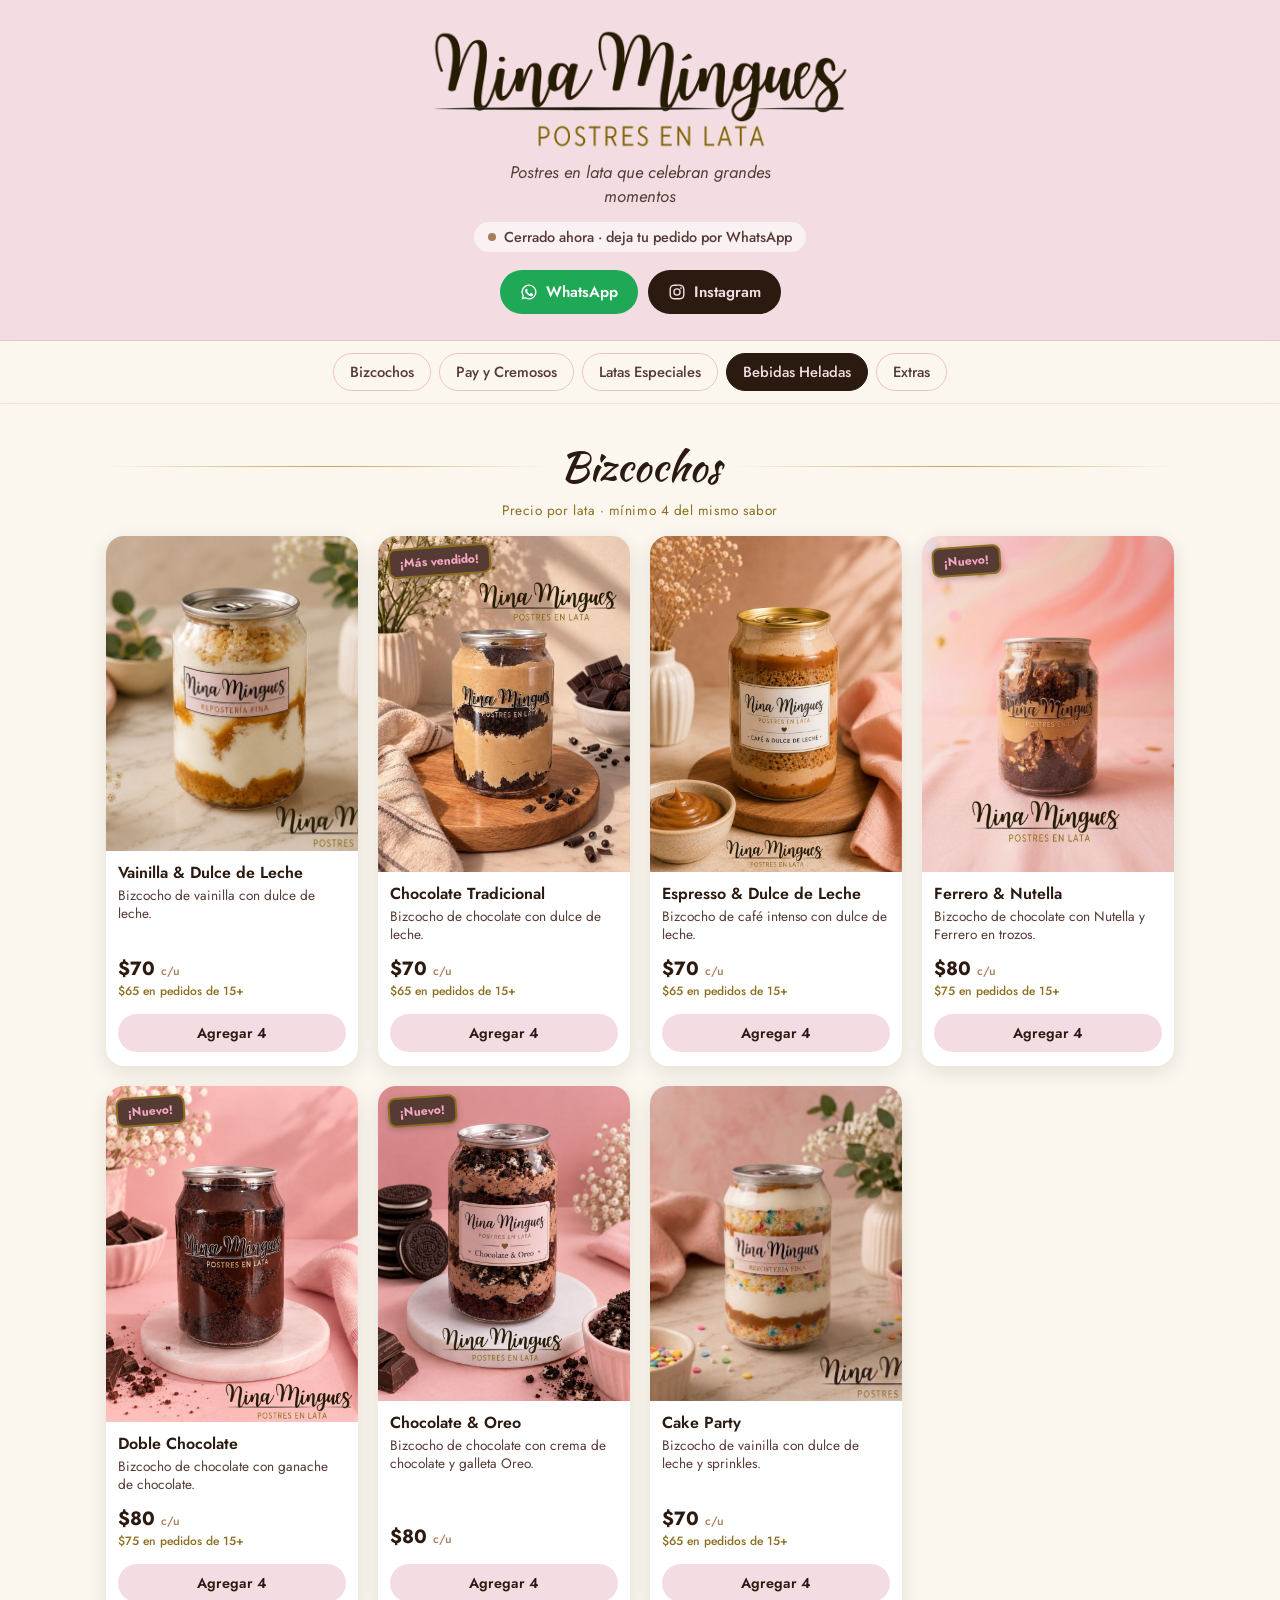
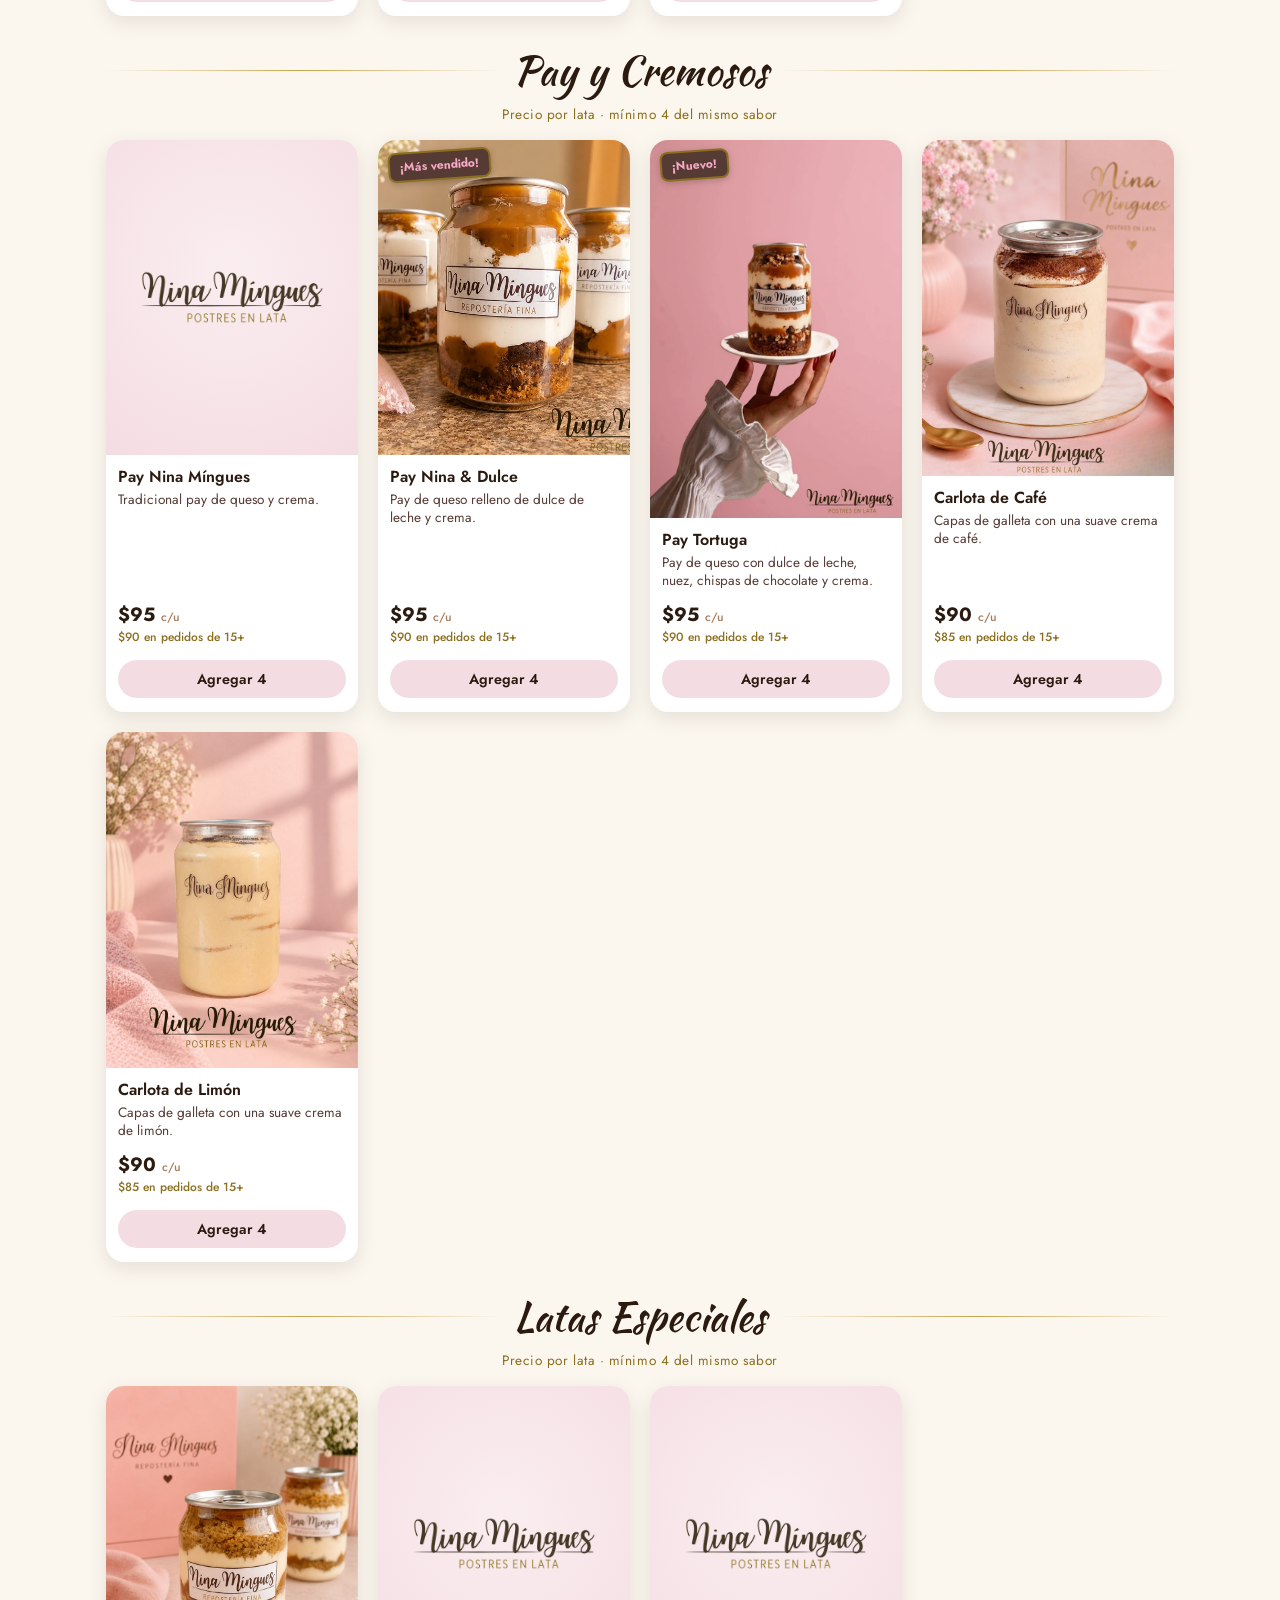
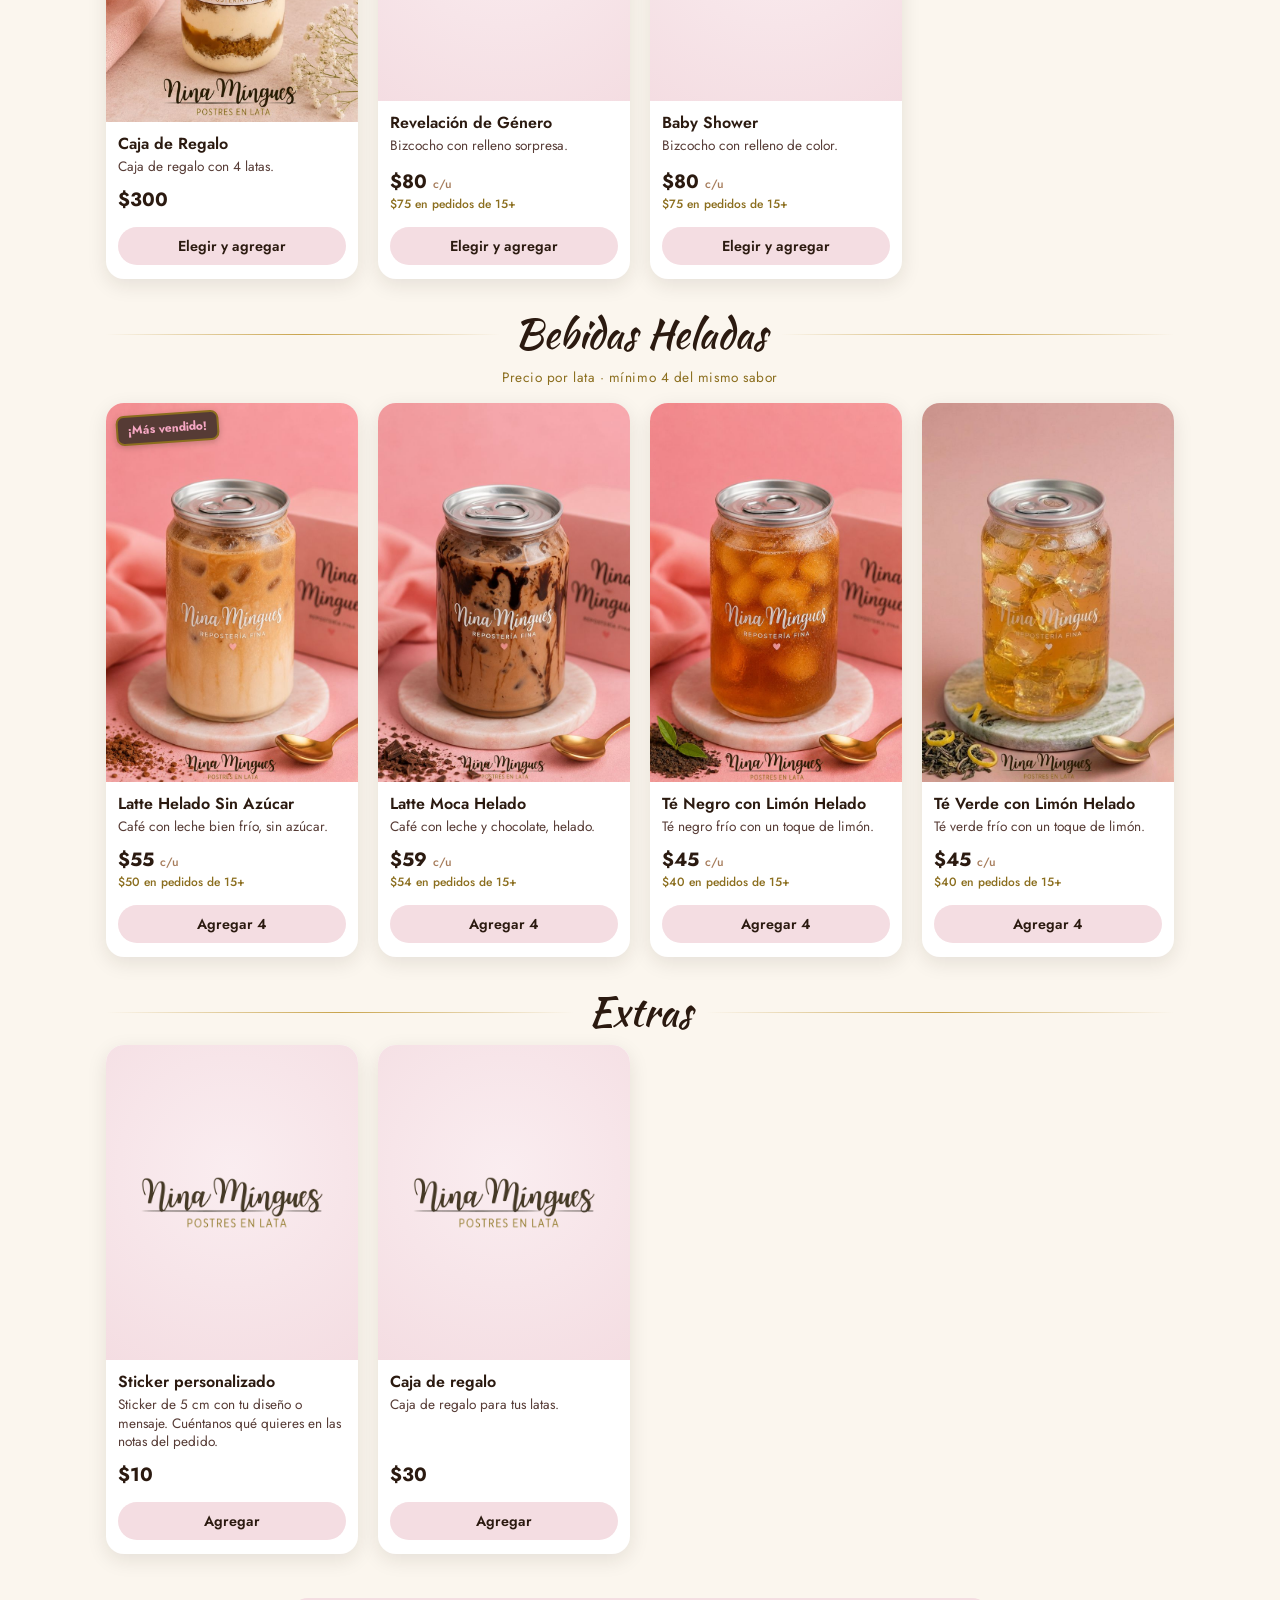
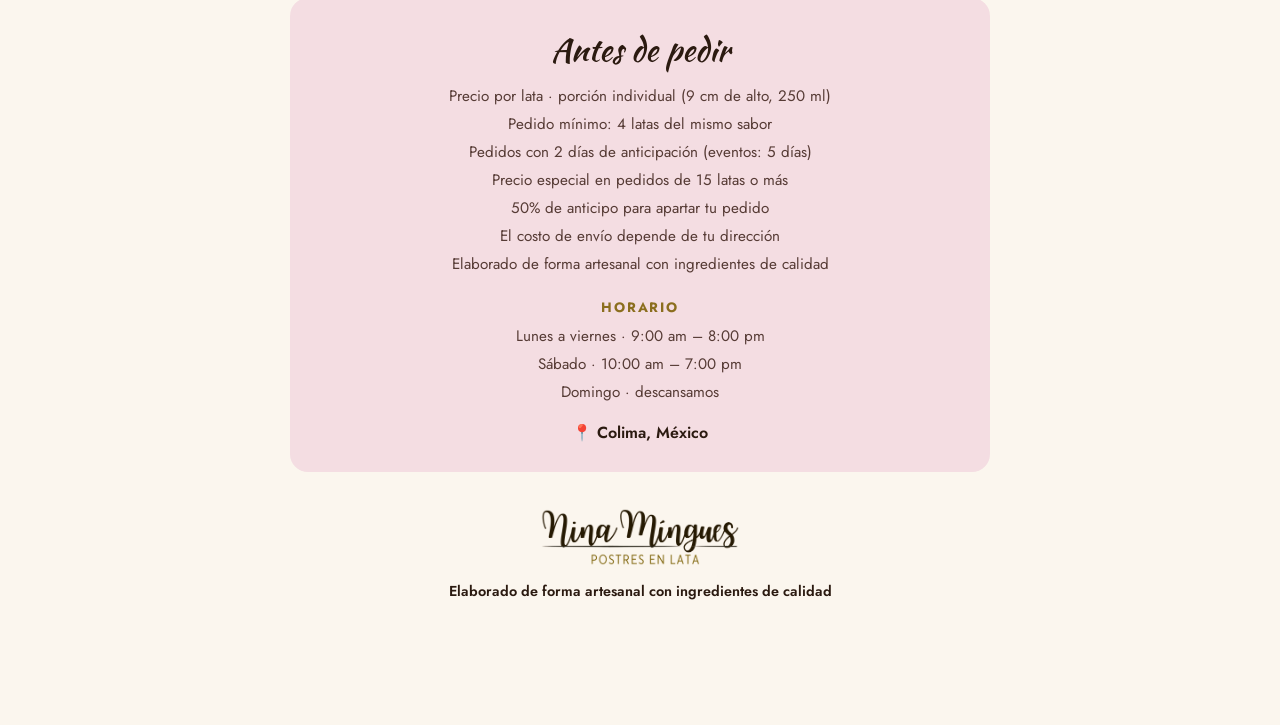
==== docs/index.html @ a1c1b664 "Agrega menú digital de Nina Míngues con pedidos por WhatsApp Menú con fotos de productos, carrito co" ====
<!doctype html>
<html lang="es">
<head>
  <meta charset="utf-8">
  <meta name="viewport" content="width=device-width, initial-scale=1, viewport-fit=cover">
  <title>Nina Míngues · Postres en Lata · Menú</title>
  <meta name="description" content="Postres en lata que celebran grandes momentos. Haz tu pedido por WhatsApp. Colima, México.">
  <meta name="theme-color" content="#F4DDE2">

  <!-- Vista previa al compartir el link en WhatsApp / Instagram / Facebook -->
  <meta property="og:type" content="website">
  <meta property="og:title" content="Nina Míngues · Postres en Lata">
  <meta property="og:description" content="Postres en lata que celebran grandes momentos. Mira el menú y pide por WhatsApp.">
  <meta property="og:image" content="https://fannyniembro19.github.io/fannyniembro19/img/compartir.jpg">
  <meta property="og:image:width" content="1200">
  <meta property="og:image:height" content="630">
  <meta property="og:locale" content="es_MX">

  <link rel="icon" href="img/icono.png">
  <link rel="apple-touch-icon" href="img/icono.png">
  <link rel="preconnect" href="https://fonts.googleapis.com">
  <link rel="preconnect" href="https://fonts.gstatic.com" crossorigin>
  <link href="https://fonts.googleapis.com/css2?family=Jost:wght@400;500;600;700&family=Kaushan+Script&display=swap" rel="stylesheet">
  <link rel="stylesheet" href="estilos.css">
</head>
<body>
  <header class="hero">
    <img class="hero__logo" src="img/logo.png" alt="Nina Míngues · Postres en lata" width="900" height="250">
    <p class="hero__eslogan" id="eslogan"></p>
    <p class="hero__estado" id="estado" hidden></p>
    <div class="hero__redes">
      <a class="btn btn--wa" id="link-wa" target="_blank" rel="noopener">
        <svg viewBox="0 0 24 24" aria-hidden="true"><path d="M12 2a10 10 0 0 0-8.6 15.1L2 22l5-1.3A10 10 0 1 0 12 2Zm0 18.2a8.2 8.2 0 0 1-4.2-1.2l-.3-.2-3 .8.8-2.9-.2-.3A8.2 8.2 0 1 1 12 20.2Zm4.5-6.1c-.2-.1-1.5-.7-1.7-.8-.2-.1-.4-.1-.6.1l-.8 1c-.1.2-.3.2-.5.1a6.7 6.7 0 0 1-3.3-2.9c-.2-.4.2-.4.7-1.3.1-.2 0-.3 0-.4l-.8-1.8c-.2-.5-.4-.4-.6-.4h-.5a1 1 0 0 0-.7.3 3 3 0 0 0-.9 2.2 5.2 5.2 0 0 0 1.1 2.7 11.8 11.8 0 0 0 4.5 4c1.7.7 2.3.8 3.2.6.5-.1 1.5-.6 1.7-1.2.2-.6.2-1.1.1-1.2l-.4-.3Z"/></svg>
        WhatsApp
      </a>
      <a class="btn btn--ig" id="link-ig" target="_blank" rel="noopener">
        <svg viewBox="0 0 24 24" aria-hidden="true"><path d="M12 7a5 5 0 1 0 0 10 5 5 0 0 0 0-10Zm0 8.2a3.2 3.2 0 1 1 0-6.4 3.2 3.2 0 0 1 0 6.4ZM17.3 5.5a1.2 1.2 0 1 0 0 2.4 1.2 1.2 0 0 0 0-2.4ZM12 3.8c2.7 0 3 0 4 .1 2.7.1 4 1.4 4.1 4.1v8c-.1 2.7-1.4 4-4.1 4.1h-8c-2.7-.1-4-1.4-4.1-4.1v-8C4 5.3 5.3 4 8 3.9h4ZM12 2H8C4.3 2.2 2.2 4.3 2 8v8c.2 3.7 2.3 5.8 6 6h8c3.7-.2 5.8-2.3 6-6V8c-.2-3.7-2.3-5.8-6-6h-4Z"/></svg>
        Instagram
      </a>
    </div>
  </header>

  <nav class="categorias" id="categorias" aria-label="Categorías"></nav>

  <main id="menu" class="menu"></main>

  <section class="info" aria-labelledby="info-titulo">
    <h2 id="info-titulo" class="titulo-script">Antes de pedir</h2>
    <ul id="notas" class="info__notas"></ul>
    <h3 class="info__sub">Horario</h3>
    <ul id="horario" class="info__horario"></ul>
    <p class="info__ciudad" id="ciudad"></p>
  </section>

  <footer class="pie">
    <img src="img/logo.png" alt="" width="220" height="65" loading="lazy">
    <p>Elaborado de forma artesanal con ingredientes de calidad</p>
  </footer>

  <!-- Botón flotante del carrito -->
  <button class="carrito-btn" id="carrito-btn" type="button" hidden>
    <span class="carrito-btn__cant" id="carrito-cant">0</span>
    <span>Ver mi pedido</span>
    <strong id="carrito-total">$0</strong>
  </button>

  <!-- Panel del pedido -->
  <div class="panel" id="panel" hidden>
    <div class="panel__fondo" data-cerrar></div>
    <section class="panel__caja" role="dialog" aria-modal="true" aria-labelledby="panel-titulo">
      <header class="panel__cab">
        <h2 id="panel-titulo" class="titulo-script">Mi pedido</h2>
        <button class="icono-btn" type="button" data-cerrar aria-label="Cerrar">✕</button>
      </header>

      <div class="panel__cuerpo">
        <ul id="lista" class="lista"></ul>
        <div id="aviso-evento" class="aviso"></div>

        <div class="totales">
          <div><span>Subtotal</span><strong id="subtotal">$0</strong></div>
          <div id="fila-ahorro" hidden><span>Ahorro por evento</span><strong id="ahorro">$0</strong></div>
          <div class="totales__envio"><span>Envío</span><span id="envio-txt">Se cotiza por WhatsApp</span></div>
          <div class="totales__total"><span>Total</span><strong id="total">$0</strong></div>
          <div class="totales__anticipo"><span id="anticipo-txt">Anticipo 50%</span><strong id="anticipo">$0</strong></div>
        </div>

        <form id="form" class="form" novalidate>
          <h3 class="form__titulo">Tus datos</h3>
          <label>Nombre
            <input name="nombre" autocomplete="name" required>
          </label>
          <label>Celular
            <input name="celular" type="tel" inputmode="tel" autocomplete="tel" required placeholder="10 dígitos">
          </label>

          <fieldset class="opciones">
            <legend>¿Cómo lo recibes?</legend>
            <label class="chip"><input type="radio" name="entrega" value="Recoger" required> Paso a recoger</label>
            <label class="chip"><input type="radio" name="entrega" value="Domicilio"> Envío a domicilio</label>
          </fieldset>

          <label id="campo-direccion" hidden>Dirección de entrega
            <textarea name="direccion" rows="2" autocomplete="street-address" placeholder="Calle, número, colonia y referencias"></textarea>
          </label>

          <label>Fecha de entrega
            <input name="fecha" type="date" required>
            <small id="fecha-ayuda" class="ayuda"></small>
          </label>

          <fieldset class="opciones" id="pagos">
            <legend>Forma de pago</legend>
          </fieldset>

          <label>Notas (opcional)
            <textarea name="notas" rows="2" placeholder="Texto del sticker, hora preferida, etc."></textarea>
          </label>

          <p class="form__error" id="error" role="alert"></p>
          <button class="btn btn--enviar" type="submit">
            <svg viewBox="0 0 24 24" aria-hidden="true"><path d="M12 2a10 10 0 0 0-8.6 15.1L2 22l5-1.3A10 10 0 1 0 12 2Zm0 18.2a8.2 8.2 0 0 1-4.2-1.2l-.3-.2-3 .8.8-2.9-.2-.3A8.2 8.2 0 1 1 12 20.2Zm4.5-6.1c-.2-.1-1.5-.7-1.7-.8-.2-.1-.4-.1-.6.1l-.8 1c-.1.2-.3.2-.5.1a6.7 6.7 0 0 1-3.3-2.9c-.2-.4.2-.4.7-1.3.1-.2 0-.3 0-.4l-.8-1.8c-.2-.5-.4-.4-.6-.4h-.5a1 1 0 0 0-.7.3 3 3 0 0 0-.9 2.2 5.2 5.2 0 0 0 1.1 2.7 11.8 11.8 0 0 0 4.5 4c1.7.7 2.3.8 3.2.6.5-.1 1.5-.6 1.7-1.2.2-.6.2-1.1.1-1.2l-.4-.3Z"/></svg>
            Enviar pedido por WhatsApp
          </button>
          <p class="ayuda centrado">Se abrirá WhatsApp con tu pedido listo para enviar.</p>
        </form>
      </div>
    </section>
  </div>

  <!-- Ventana para elegir opción (color / sabor) -->
  <div class="panel panel--centro" id="selector" hidden>
    <div class="panel__fondo" data-cerrar></div>
    <section class="panel__caja selector" role="dialog" aria-modal="true" aria-labelledby="selector-titulo">
      <h2 id="selector-titulo" class="selector__titulo"></h2>
      <p class="ayuda">Elige una opción</p>
      <div id="selector-opciones" class="selector__opciones"></div>
      <button class="btn btn--sec" type="button" data-cerrar>Cancelar</button>
    </section>
  </div>

  <div class="toast" id="toast" role="status" aria-live="polite"></div>

  <script src="datos.js"></script>
  <script src="app.js"></script>
</body>
</html>
---- docs/estilos.css ----
:root {
  --rosa: #F4DDE2;
  --rosa-medio: #EBC3CD;
  --rosa-claro: #FAEDF0;
  --cafe: #2B1A10;
  --cafe-texto: #563B35;
  --cafe-bajo: #A67C5B;
  --dorado: #8B6E1E;
  --dorado-claro: #C9A44C;
  --marfil: #FBF6EE;
  --blanco: #FFFFFF;
  --wa: #1FA855;
  --sombra: 0 6px 20px rgba(43, 26, 16, .10);
  --radio: 18px;
  --script: "Kaushan Script", cursive;
  --sans: "Jost", system-ui, -apple-system, "Segoe UI", sans-serif;
}

* { box-sizing: border-box; }
html { scroll-behavior: smooth; scroll-padding-top: 70px; }
body {
  margin: 0;
  font-family: var(--sans);
  color: var(--cafe-texto);
  background: var(--marfil);
  -webkit-font-smoothing: antialiased;
  padding-bottom: 90px;
}
img { max-width: 100%; display: block; }
button, input, textarea { font: inherit; color: inherit; }
[hidden] { display: none !important; }

.titulo-script {
  font-family: var(--script);
  font-weight: 400;
  color: var(--cafe);
  margin: 0;
}

/* ---------- Encabezado ---------- */
.hero {
  background: var(--rosa);
  text-align: center;
  padding: 28px 16px 26px;
  border-bottom: 1px solid var(--rosa-medio);
}
.hero__logo { width: min(420px, 88%); height: auto; margin: 0 auto; }
.hero__eslogan {
  margin: 10px auto 0;
  max-width: 30ch;
  font-size: 1.05rem;
  font-style: italic;
  color: var(--cafe-texto);
}
.hero__estado {
  display: inline-flex;
  align-items: center;
  gap: 8px;
  margin: 14px 0 0;
  padding: 5px 14px;
  border-radius: 999px;
  background: rgba(255, 255, 255, .6);
  font-size: .9rem;
  font-weight: 500;
}
.hero__estado::before {
  content: "";
  width: 8px; height: 8px; border-radius: 50%;
  background: var(--cafe-bajo);
}
.hero__estado.abierto::before { background: var(--wa); }
.hero__redes {
  display: flex;
  justify-content: center;
  gap: 10px;
  margin-top: 18px;
  flex-wrap: wrap;
}

/* ---------- Botones ---------- */
.btn {
  display: inline-flex;
  align-items: center;
  justify-content: center;
  gap: 8px;
  border: 0;
  border-radius: 999px;
  padding: 11px 20px;
  font-weight: 600;
  font-size: .95rem;
  text-decoration: none;
  cursor: pointer;
  transition: transform .15s ease, box-shadow .15s ease;
}
.btn:active { transform: scale(.97); }
.btn svg { width: 18px; height: 18px; fill: currentColor; }
.btn--wa { background: var(--wa); color: #fff; }
.btn--ig { background: var(--cafe); color: var(--rosa); }
.btn--sec { background: transparent; color: var(--cafe-texto); border: 1px solid var(--rosa-medio); }
.btn--enviar {
  width: 100%;
  background: var(--wa);
  color: #fff;
  padding: 15px 20px;
  font-size: 1.05rem;
  box-shadow: 0 6px 16px rgba(31, 168, 85, .3);
}
.btn--enviar svg { width: 22px; height: 22px; }

/* ---------- Pestañas de categorías ---------- */
.categorias {
  position: sticky;
  top: 0;
  z-index: 10;
  display: flex;
  gap: 8px;
  overflow-x: auto;
  padding: 12px 16px;
  background: rgba(251, 246, 238, .95);
  backdrop-filter: blur(8px);
  border-bottom: 1px solid var(--rosa);
  scrollbar-width: none;
}
.categorias::-webkit-scrollbar { display: none; }
.categorias a {
  flex: none;
  padding: 7px 16px;
  border-radius: 999px;
  border: 1px solid var(--rosa-medio);
  color: var(--cafe-texto);
  text-decoration: none;
  font-weight: 500;
  font-size: .92rem;
  white-space: nowrap;
  transition: background .2s, color .2s;
}
.categorias a.activa {
  background: var(--cafe);
  border-color: var(--cafe);
  color: var(--rosa);
}

/* ---------- Menú ---------- */
.menu { max-width: 1100px; margin: 0 auto; padding: 8px 16px 0; }
.seccion { padding-top: 26px; }
.seccion__titulo {
  display: flex;
  align-items: center;
  gap: 14px;
  font-size: clamp(1.9rem, 6vw, 2.5rem);
  margin-bottom: 4px;
}
.seccion__titulo::before,
.seccion__titulo::after {
  content: "";
  flex: 1;
  height: 1px;
  background: linear-gradient(90deg, transparent, var(--dorado-claro), transparent);
}
.seccion__nota {
  text-align: center;
  font-size: .85rem;
  color: var(--dorado);
  letter-spacing: .04em;
  margin: 0 0 16px;
}

.grid {
  display: grid;
  grid-template-columns: repeat(2, minmax(0, 1fr));
  gap: 14px;
}
@media (min-width: 700px) { .grid { grid-template-columns: repeat(3, minmax(0, 1fr)); gap: 20px; } }
@media (min-width: 1000px) { .grid { grid-template-columns: repeat(4, minmax(0, 1fr)); } }

.tarjeta {
  display: flex;
  flex-direction: column;
  background: var(--blanco);
  border-radius: var(--radio);
  overflow: hidden;
  box-shadow: var(--sombra);
}
.tarjeta__foto {
  position: relative;
  aspect-ratio: 4 / 5;
  background: var(--rosa);
}
.tarjeta__foto img { width: 100%; height: 100%; object-fit: cover; }
.tarjeta__sinfoto {
  width: 100%; height: 100%;
  display: grid;
  place-items: center;
  background: radial-gradient(circle at 50% 40%, var(--rosa-claro), var(--rosa));
  padding: 18px;
}
.tarjeta__sinfoto img { width: 85%; height: auto; object-fit: contain; opacity: .85; }
.etiqueta {
  position: absolute;
  top: 10px; left: 10px;
  padding: 4px 10px;
  border-radius: 8px;
  background: var(--cafe-texto);
  color: #F7A8C4;
  border: 2px solid var(--dorado);
  font-weight: 700;
  font-size: .75rem;
  transform: rotate(-4deg);
  box-shadow: 0 2px 6px rgba(0,0,0,.2);
}
.tarjeta__info {
  display: flex;
  flex-direction: column;
  gap: 4px;
  padding: 12px 12px 14px;
  flex: 1;
}
.tarjeta__nombre {
  margin: 0;
  font-size: 1rem;
  font-weight: 600;
  color: var(--cafe);
  line-height: 1.2;
}
.tarjeta__desc {
  margin: 0;
  font-size: .85rem;
  line-height: 1.35;
  flex: 1;
}
.tarjeta__precios { margin-top: 6px; }
.precio {
  font-size: 1.2rem;
  font-weight: 700;
  color: var(--cafe);
}
.precio small { font-size: .75rem; font-weight: 500; color: var(--cafe-bajo); }
.precio-evento {
  display: block;
  font-size: .75rem;
  color: var(--dorado);
  font-weight: 500;
}

.control {
  margin-top: 10px;
}
.agregar {
  width: 100%;
  border: 0;
  border-radius: 999px;
  padding: 9px 10px;
  background: var(--rosa);
  color: var(--cafe);
  font-weight: 600;
  font-size: .9rem;
  cursor: pointer;
  transition: background .2s;
}
.agregar:hover { background: var(--rosa-medio); }
.agregar:disabled { opacity: .5; cursor: not-allowed; }

.contador {
  display: flex;
  align-items: center;
  justify-content: space-between;
  background: var(--cafe);
  color: var(--rosa);
  border-radius: 999px;
  padding: 3px;
}
.contador button {
  width: 34px; height: 34px;
  border: 0;
  border-radius: 50%;
  background: rgba(255,255,255,.12);
  color: var(--rosa);
  font-size: 1.15rem;
  font-weight: 600;
  cursor: pointer;
  line-height: 1;
}
.contador span { font-weight: 700; }

/* ---------- Información ---------- */
.info {
  max-width: 700px;
  margin: 44px auto 0;
  padding: 28px 22px;
  background: var(--rosa);
  border-radius: var(--radio);
  text-align: center;
  margin-inline: 16px;
}
@media (min-width: 732px) { .info { margin-inline: auto; } }
.info h2 { font-size: 2rem; margin-bottom: 12px; }
.info__notas, .info__horario {
  list-style: none;
  padding: 0;
  margin: 0;
  display: grid;
  gap: 6px;
  font-size: .95rem;
}
.info__sub {
  margin: 22px 0 8px;
  font-size: .85rem;
  letter-spacing: .14em;
  text-transform: uppercase;
  color: var(--dorado);
}
.info__ciudad { margin: 18px 0 0; font-weight: 600; color: var(--cafe); }

.pie {
  text-align: center;
  padding: 36px 16px 20px;
  font-weight: 600;
  font-size: .9rem;
  color: var(--cafe);
}
.pie img { width: 200px; height: auto; margin: 0 auto 10px; mix-blend-mode: multiply; }

/* ---------- Botón flotante del carrito ---------- */
.carrito-btn {
  position: fixed;
  left: 50%;
  bottom: max(16px, env(safe-area-inset-bottom));
  transform: translateX(-50%);
  z-index: 20;
  display: flex;
  align-items: center;
  gap: 12px;
  width: min(440px, calc(100% - 32px));
  padding: 10px 18px 10px 10px;
  border: 0;
  border-radius: 999px;
  background: var(--cafe);
  color: var(--rosa);
  font-weight: 500;
  box-shadow: 0 10px 30px rgba(43, 26, 16, .35);
  cursor: pointer;
  animation: subir .3s ease;
}
.carrito-btn strong { margin-left: auto; font-size: 1.1rem; color: #fff; }
.carrito-btn__cant {
  min-width: 36px; height: 36px;
  display: grid; place-items: center;
  border-radius: 50%;
  background: var(--rosa);
  color: var(--cafe);
  font-weight: 700;
}
@keyframes subir { from { transform: translate(-50%, 40px); opacity: 0; } }

/* ---------- Paneles ---------- */
.panel {
  position: fixed;
  inset: 0;
  z-index: 30;
  display: flex;
  justify-content: flex-end;
  align-items: flex-end;
}
.panel__fondo {
  position: absolute;
  inset: 0;
  background: rgba(43, 26, 16, .45);
  animation: aparecer .2s ease;
}
.panel__caja {
  position: relative;
  width: 100%;
  max-width: 520px;
  max-height: 92vh;
  max-height: 92dvh;
  display: flex;
  flex-direction: column;
  background: var(--marfil);
  border-radius: 22px 22px 0 0;
  box-shadow: 0 -10px 40px rgba(0,0,0,.2);
  animation: deslizar .25s ease;
}
@media (min-width: 700px) {
  .panel { align-items: stretch; }
  .panel__caja { max-height: none; border-radius: 0; height: 100%; }
}
.panel--centro { align-items: center; justify-content: center; padding: 16px; }
.panel--centro .panel__caja {
  height: auto;
  max-width: 360px;
  border-radius: var(--radio);
}
@keyframes aparecer { from { opacity: 0; } }
@keyframes deslizar { from { transform: translateY(30px); opacity: 0; } }

.panel__cab {
  display: flex;
  align-items: center;
  justify-content: space-between;
  padding: 16px 20px 10px;
  border-bottom: 1px solid var(--rosa);
}
.panel__cab h2 { font-size: 2rem; }
.icono-btn {
  width: 38px; height: 38px;
  border: 0;
  border-radius: 50%;
  background: var(--rosa);
  cursor: pointer;
  font-size: 1rem;
}
.panel__cuerpo { overflow-y: auto; padding: 14px 20px 28px; }

.lista { list-style: none; margin: 0; padding: 0; display: grid; gap: 12px; }
.item {
  display: grid;
  grid-template-columns: 56px 1fr auto;
  gap: 12px;
  align-items: center;
  background: var(--blanco);
  border-radius: 14px;
  padding: 8px;
}
.item img, .item__sinfoto {
  width: 56px; height: 56px;
  border-radius: 10px;
  object-fit: cover;
  background: var(--rosa);
}
.item__nombre { margin: 0; font-weight: 600; color: var(--cafe); font-size: .92rem; line-height: 1.2; }
.item__detalle { margin: 2px 0 0; font-size: .8rem; }
.item .contador { padding: 2px; }
.item .contador button { width: 28px; height: 28px; font-size: 1rem; }
.item .contador span { min-width: 26px; text-align: center; font-size: .9rem; }

.aviso {
  margin-top: 14px;
  padding: 10px 14px;
  border-radius: 12px;
  background: var(--rosa-claro);
  border: 1px dashed var(--dorado-claro);
  font-size: .87rem;
  line-height: 1.4;
}
.aviso:empty { display: none; }
.aviso strong { color: var(--cafe); }

.totales {
  margin-top: 16px;
  display: grid;
  gap: 6px;
  font-size: .95rem;
}
.totales > div { display: flex; justify-content: space-between; gap: 12px; }
.totales #fila-ahorro strong { color: var(--wa); }
.totales__envio span:last-child { color: var(--cafe-bajo); font-size: .88rem; }
.totales__total {
  padding-top: 8px;
  border-top: 1px solid var(--rosa-medio);
  font-size: 1.15rem;
  color: var(--cafe);
}
.totales__anticipo { color: var(--dorado); font-weight: 500; }

.form { margin-top: 22px; display: grid; gap: 14px; }
.form__titulo {
  margin: 0;
  font-size: .85rem;
  letter-spacing: .14em;
  text-transform: uppercase;
  color: var(--dorado);
}
.form label { display: grid; gap: 6px; font-weight: 500; font-size: .9rem; color: var(--cafe); }
.form input:not([type="radio"]), .form textarea {
  width: 100%;
  padding: 11px 14px;
  border: 1px solid var(--rosa-medio);
  border-radius: 12px;
  background: var(--blanco);
  font-size: 1rem;
  font-weight: 400;
  color: var(--cafe-texto);
}
.form input:focus, .form textarea:focus {
  outline: 2px solid var(--dorado-claro);
  outline-offset: 1px;
}
.opciones { border: 0; padding: 0; margin: 0; display: flex; flex-wrap: wrap; gap: 8px; }
.opciones legend { width: 100%; padding: 0; margin-bottom: 6px; font-weight: 500; font-size: .9rem; color: var(--cafe); }
.chip {
  display: inline-flex !important;
  grid-template-columns: none;
  align-items: center;
  gap: 8px !important;
  padding: 9px 14px;
  border: 1px solid var(--rosa-medio);
  border-radius: 999px;
  background: var(--blanco);
  cursor: pointer;
  font-weight: 500 !important;
}
.chip:has(input:checked) { background: var(--cafe); color: var(--rosa) !important; border-color: var(--cafe); }
.chip input { accent-color: var(--dorado); margin: 0; }
.ayuda { font-size: .8rem; font-weight: 400; color: var(--cafe-bajo); margin: 0; }
.centrado { text-align: center; }
.form__error { margin: 0; color: #B3261E; font-weight: 500; font-size: .9rem; }
.form__error:empty { display: none; }

.selector { padding: 22px 20px; text-align: center; gap: 12px; }
.selector__titulo { margin: 0; font-size: 1.2rem; color: var(--cafe); }
.selector__opciones { display: grid; gap: 10px; margin: 6px 0; }
.selector__opciones button {
  padding: 13px;
  border-radius: 14px;
  border: 1px solid var(--rosa-medio);
  background: var(--blanco);
  font-weight: 600;
  cursor: pointer;
}
.selector__opciones button:hover { background: var(--rosa); }

.toast {
  position: fixed;
  left: 50%;
  bottom: 96px;
  transform: translate(-50%, 20px);
  z-index: 40;
  padding: 10px 18px;
  border-radius: 999px;
  background: var(--cafe-texto);
  color: #fff;
  font-size: .9rem;
  opacity: 0;
  pointer-events: none;
  transition: opacity .2s, transform .2s;
  max-width: calc(100% - 32px);
  text-align: center;
}
.toast.visible { opacity: 1; transform: translate(-50%, 0); }

@media (prefers-reduced-motion: reduce) {
  * { animation: none !important; transition: none !important; scroll-behavior: auto !important; }
}

@media (min-width: 700px) { .categorias { justify-content: center; } }
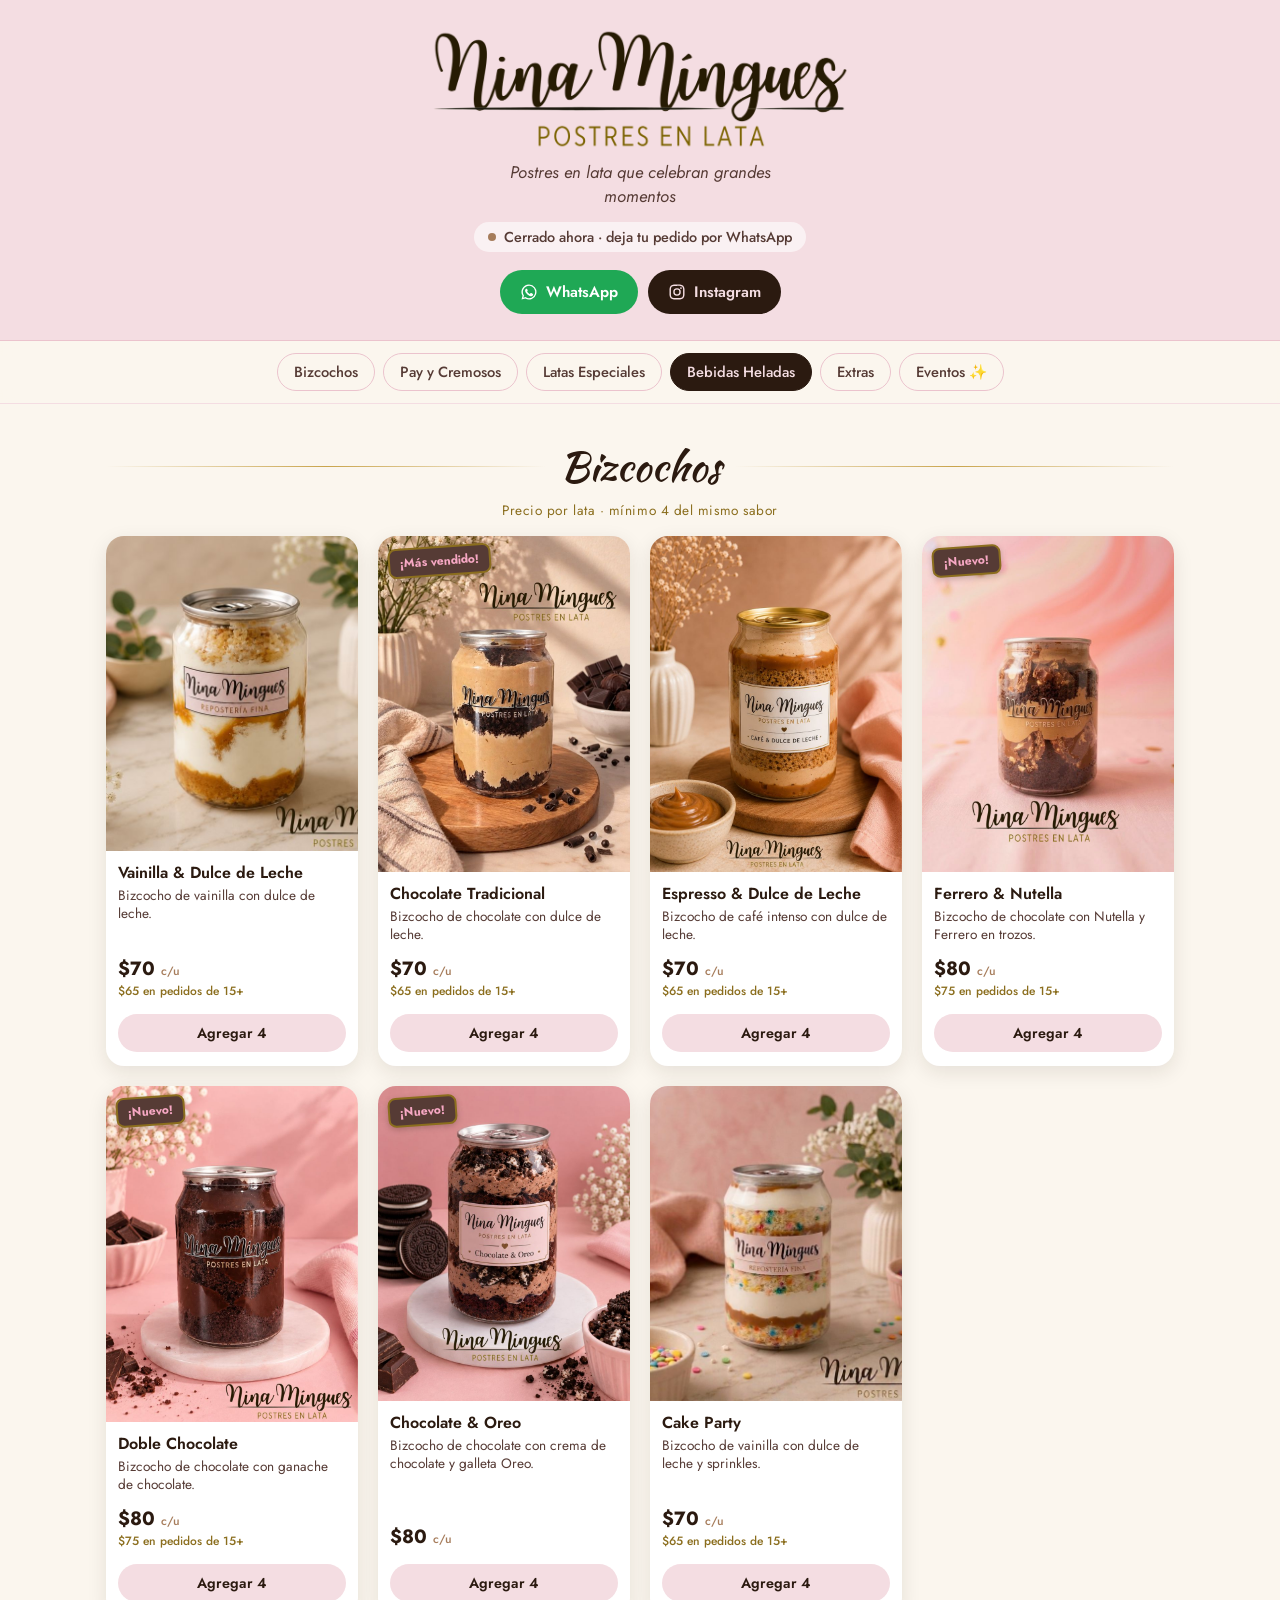
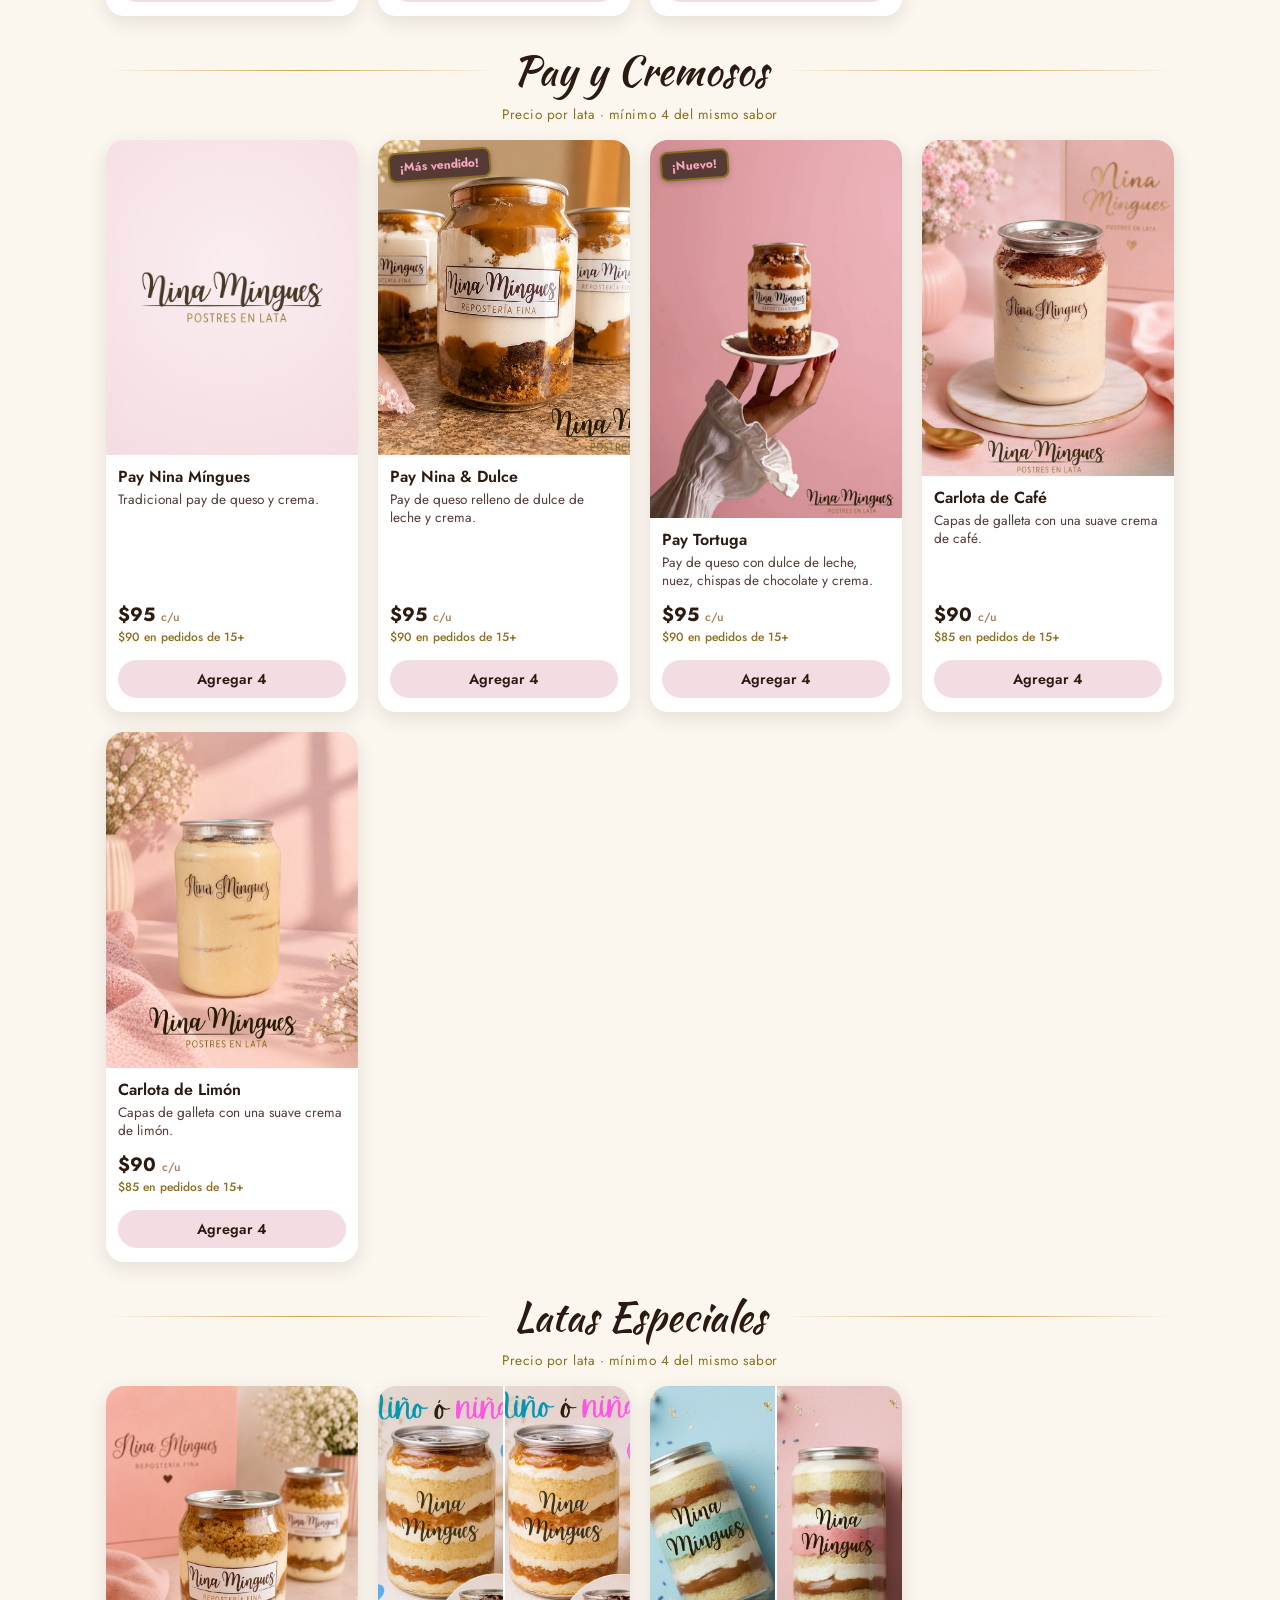
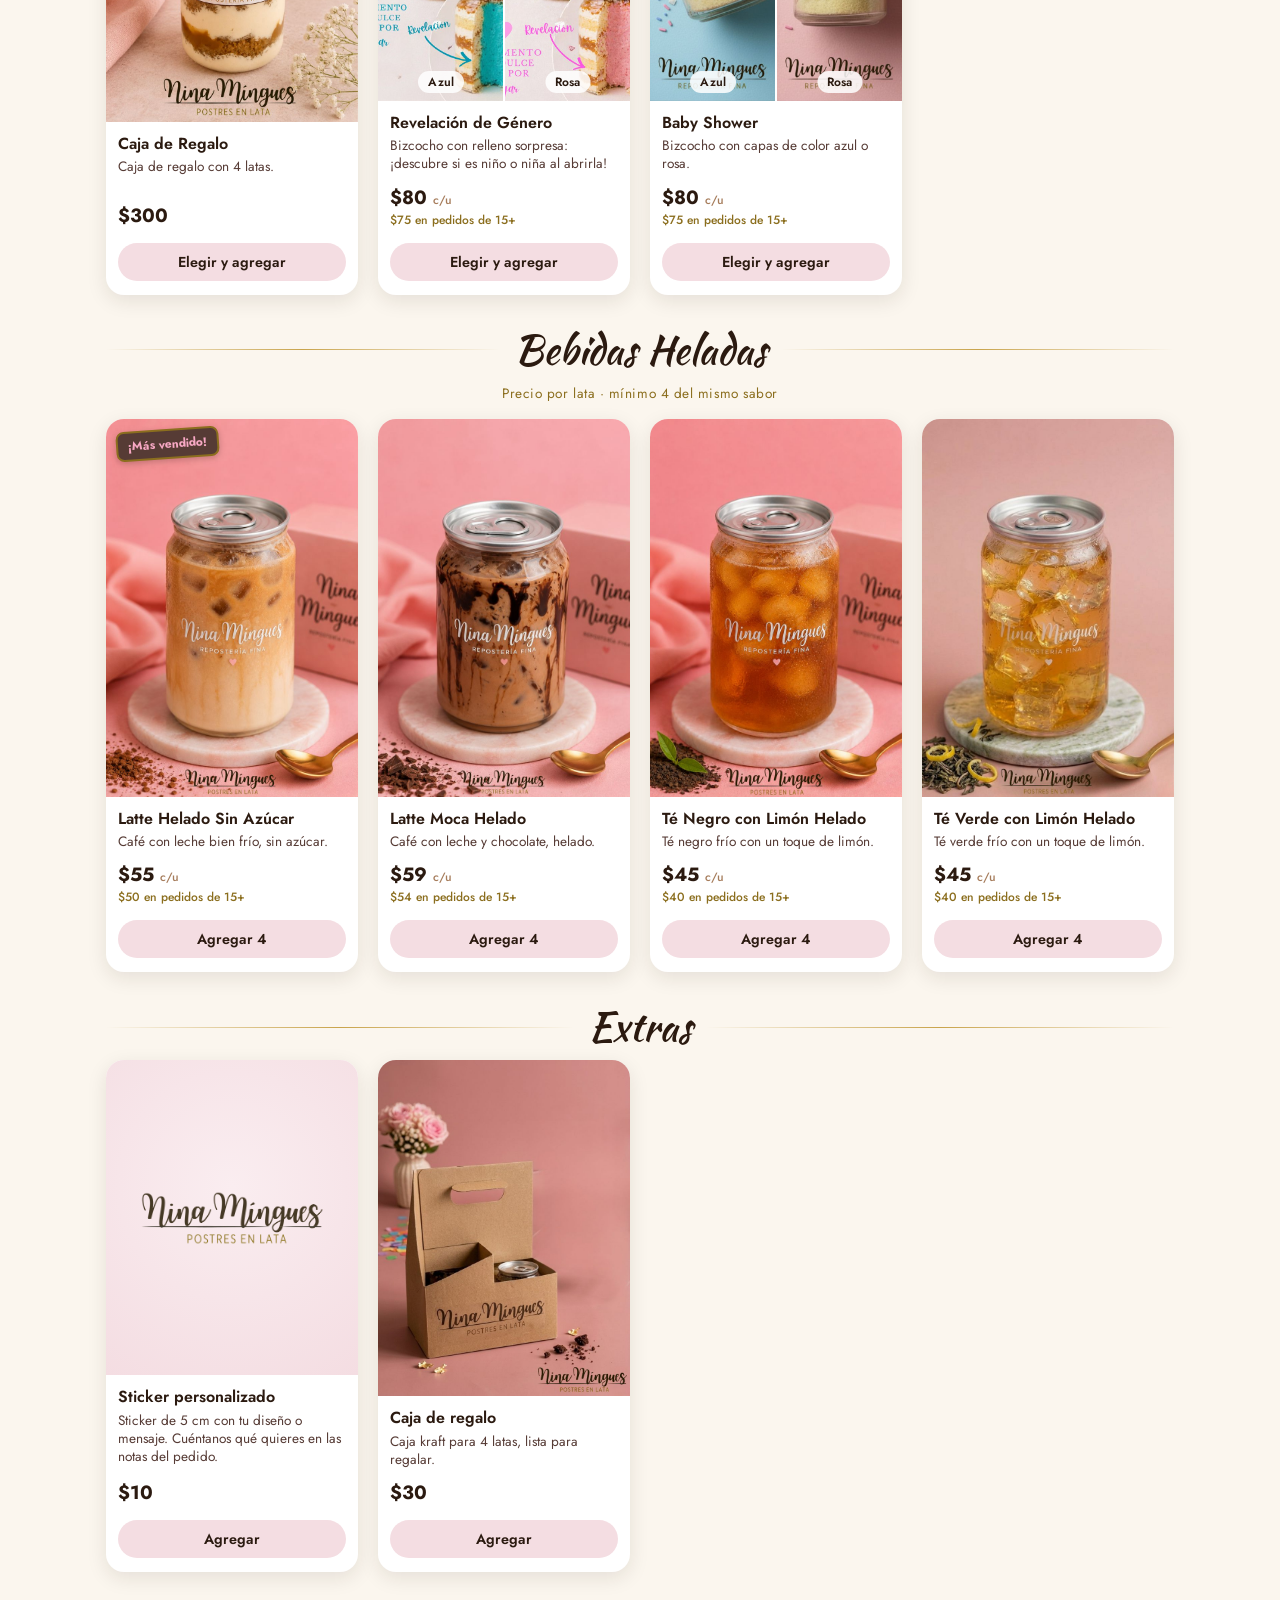
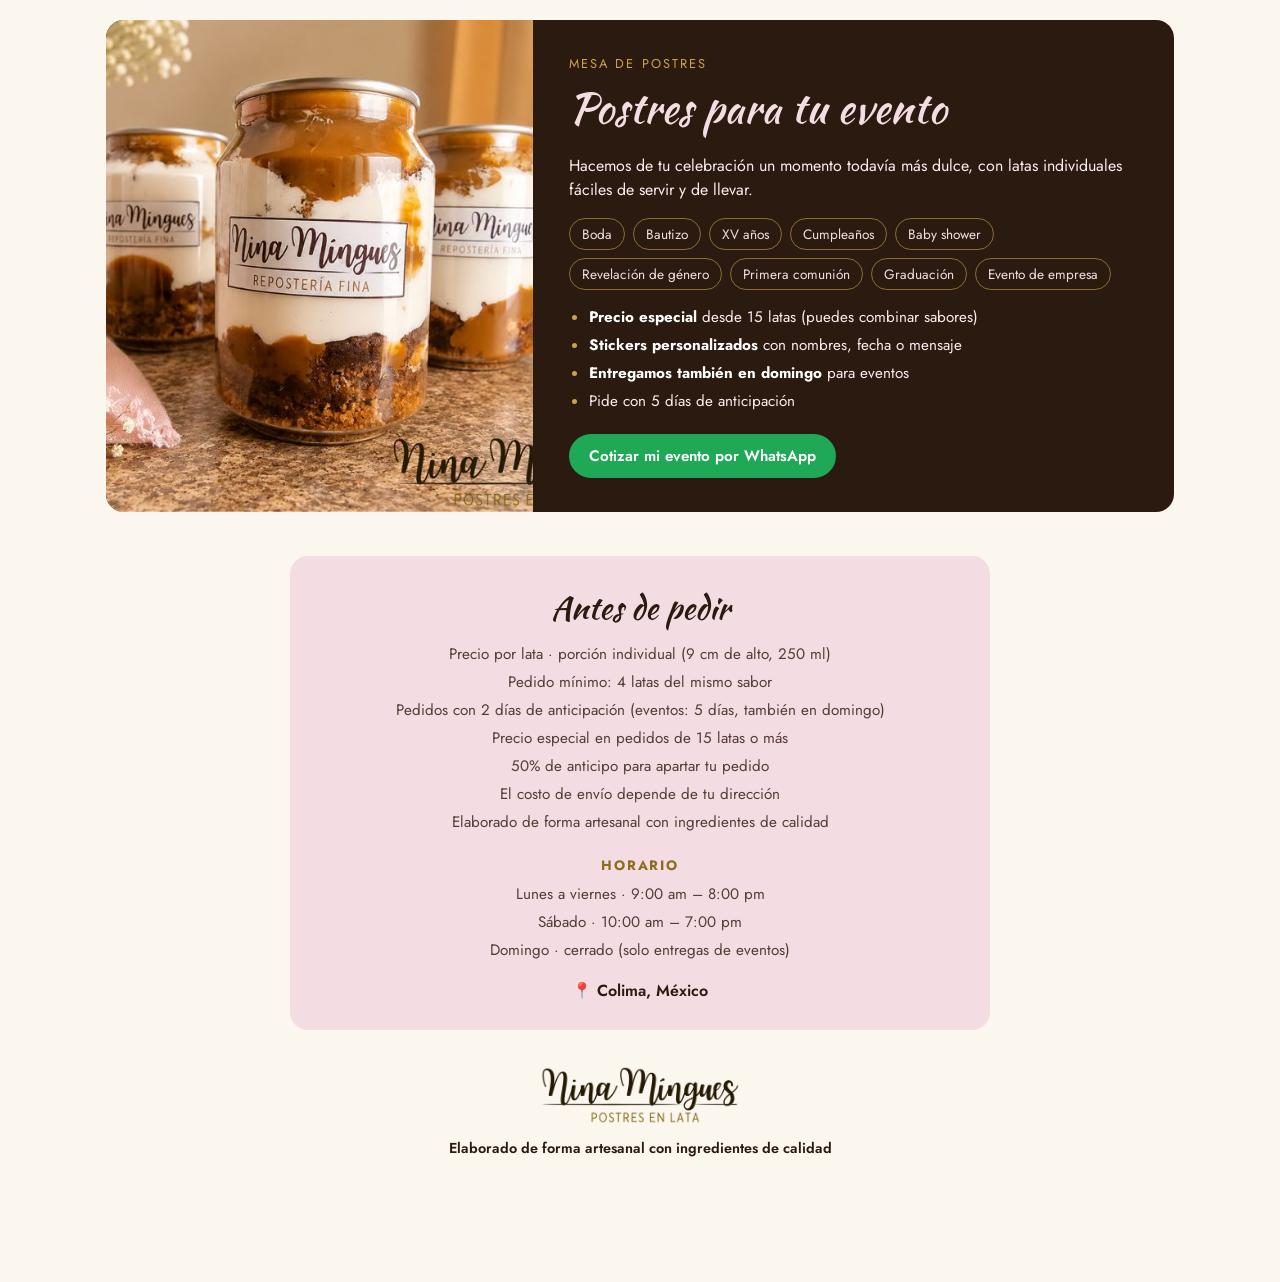
==== commit de8d0f0d: "Agrega fotos de latas especiales y sección de eventos Fotos azul/rosa para Baby Shower y Revelación " ====
--- a/docs/index.html
+++ b/docs/index.html
@@ -43,6 +43,23 @@
   <nav class="categorias" id="categorias" aria-label="Categorías"></nav>
 
   <main id="menu" class="menu"></main>
+
+  <section class="eventos" id="eventos" aria-labelledby="eventos-titulo">
+    <img class="eventos__foto" src="img/productos/pay-nina-dulce.jpg" alt="Latas de Nina Míngues para eventos" loading="lazy">
+    <div class="eventos__texto">
+      <p class="eventos__pre">Mesa de postres</p>
+      <h2 id="eventos-titulo" class="titulo-script">Postres para tu evento</h2>
+      <p>Hacemos de tu celebración un momento todavía más dulce, con latas individuales fáciles de servir y de llevar.</p>
+      <ul class="eventos__tipos" id="eventos-tipos"></ul>
+      <ul class="eventos__beneficios">
+        <li><strong>Precio especial</strong> desde <span id="eventos-min">15</span> latas (puedes combinar sabores)</li>
+        <li><strong>Stickers personalizados</strong> con nombres, fecha o mensaje</li>
+        <li><strong>Entregamos también en domingo</strong> para eventos</li>
+        <li>Pide con <span id="eventos-dias">5</span> días de anticipación</li>
+      </ul>
+      <a class="btn btn--wa" id="link-evento" target="_blank" rel="noopener">Cotizar mi evento por WhatsApp</a>
+    </div>
+  </section>
 
   <section class="info" aria-labelledby="info-titulo">
     <h2 id="info-titulo" class="titulo-script">Antes de pedir</h2>
@@ -104,6 +121,12 @@
             <textarea name="direccion" rows="2" autocomplete="street-address" placeholder="Calle, número, colonia y referencias"></textarea>
           </label>
 
+          <label>¿Es para un evento? (opcional)
+            <select name="evento" id="tipo-evento">
+              <option value="">No, es para mí / regalo</option>
+            </select>
+          </label>
+
           <label>Fecha de entrega
             <input name="fecha" type="date" required>
             <small id="fecha-ayuda" class="ayuda"></small>
--- a/docs/estilos.css
+++ b/docs/estilos.css
@@ -471,7 +471,7 @@
   color: var(--dorado);
 }
 .form label { display: grid; gap: 6px; font-weight: 500; font-size: .9rem; color: var(--cafe); }
-.form input:not([type="radio"]), .form textarea {
+.form input:not([type="radio"]), .form textarea, .form select {
   width: 100%;
   padding: 11px 14px;
   border: 1px solid var(--rosa-medio);
@@ -543,3 +543,56 @@
 }
 
 @media (min-width: 700px) { .categorias { justify-content: center; } }
+
+/* ---------- Fotos por opción (Azul / Rosa) ---------- */
+.tarjeta__duo { display: grid; grid-template-columns: 1fr 1fr; height: 100%; gap: 2px; background: var(--blanco); }
+.tarjeta__duo figure { position: relative; margin: 0; overflow: hidden; }
+.tarjeta__duo img { width: 100%; height: 100%; object-fit: cover; }
+.tarjeta__duo figcaption {
+  position: absolute; bottom: 8px; left: 50%; transform: translateX(-50%);
+  padding: 2px 10px; border-radius: 999px;
+  background: rgba(255,255,255,.85); color: var(--cafe);
+  font-size: .75rem; font-weight: 600;
+}
+.selector__opciones.con-fotos { grid-template-columns: 1fr 1fr; }
+.selector__opciones button { display: grid; gap: 8px; justify-items: center; }
+.selector__opciones button img { width: 100%; aspect-ratio: 4 / 5; object-fit: cover; border-radius: 10px; }
+
+.form select {
+  appearance: none;
+  background-image: linear-gradient(45deg, transparent 50%, var(--cafe-bajo) 50%), linear-gradient(135deg, var(--cafe-bajo) 50%, transparent 50%);
+  background-position: calc(100% - 20px) 50%, calc(100% - 14px) 50%;
+  background-size: 6px 6px;
+  background-repeat: no-repeat;
+}
+
+/* ---------- Eventos ---------- */
+.eventos {
+  max-width: 1068px;
+  margin: 48px 16px 0;
+  display: grid;
+  background: var(--cafe);
+  color: var(--rosa-claro);
+  border-radius: var(--radio);
+  overflow: hidden;
+}
+@media (min-width: 1100px) { .eventos { margin-inline: auto; } }
+.eventos__foto { width: 100%; height: 220px; object-fit: cover; }
+.eventos__texto { padding: 24px 22px 28px; }
+.eventos__pre { margin: 0; font-size: .8rem; letter-spacing: .16em; text-transform: uppercase; color: var(--dorado-claro); }
+.eventos h2 { color: var(--rosa); font-size: clamp(2rem, 7vw, 2.6rem); margin: 4px 0 10px; }
+.eventos p { line-height: 1.5; }
+.eventos__tipos { list-style: none; padding: 0; margin: 16px 0; display: flex; flex-wrap: wrap; gap: 8px; }
+.eventos__tipos li {
+  padding: 5px 12px; border-radius: 999px;
+  border: 1px solid rgba(201, 164, 76, .6);
+  color: var(--rosa); font-size: .85rem;
+}
+.eventos__beneficios { padding-left: 20px; margin: 0 0 22px; display: grid; gap: 6px; font-size: .95rem; }
+.eventos__beneficios strong { color: #fff; }
+.eventos__beneficios li::marker { color: var(--dorado-claro); }
+@media (min-width: 760px) {
+  .eventos { grid-template-columns: 2fr 3fr; }
+  .eventos__foto { height: 100%; min-height: 360px; }
+  .eventos__texto { padding: 34px 36px; }
+}
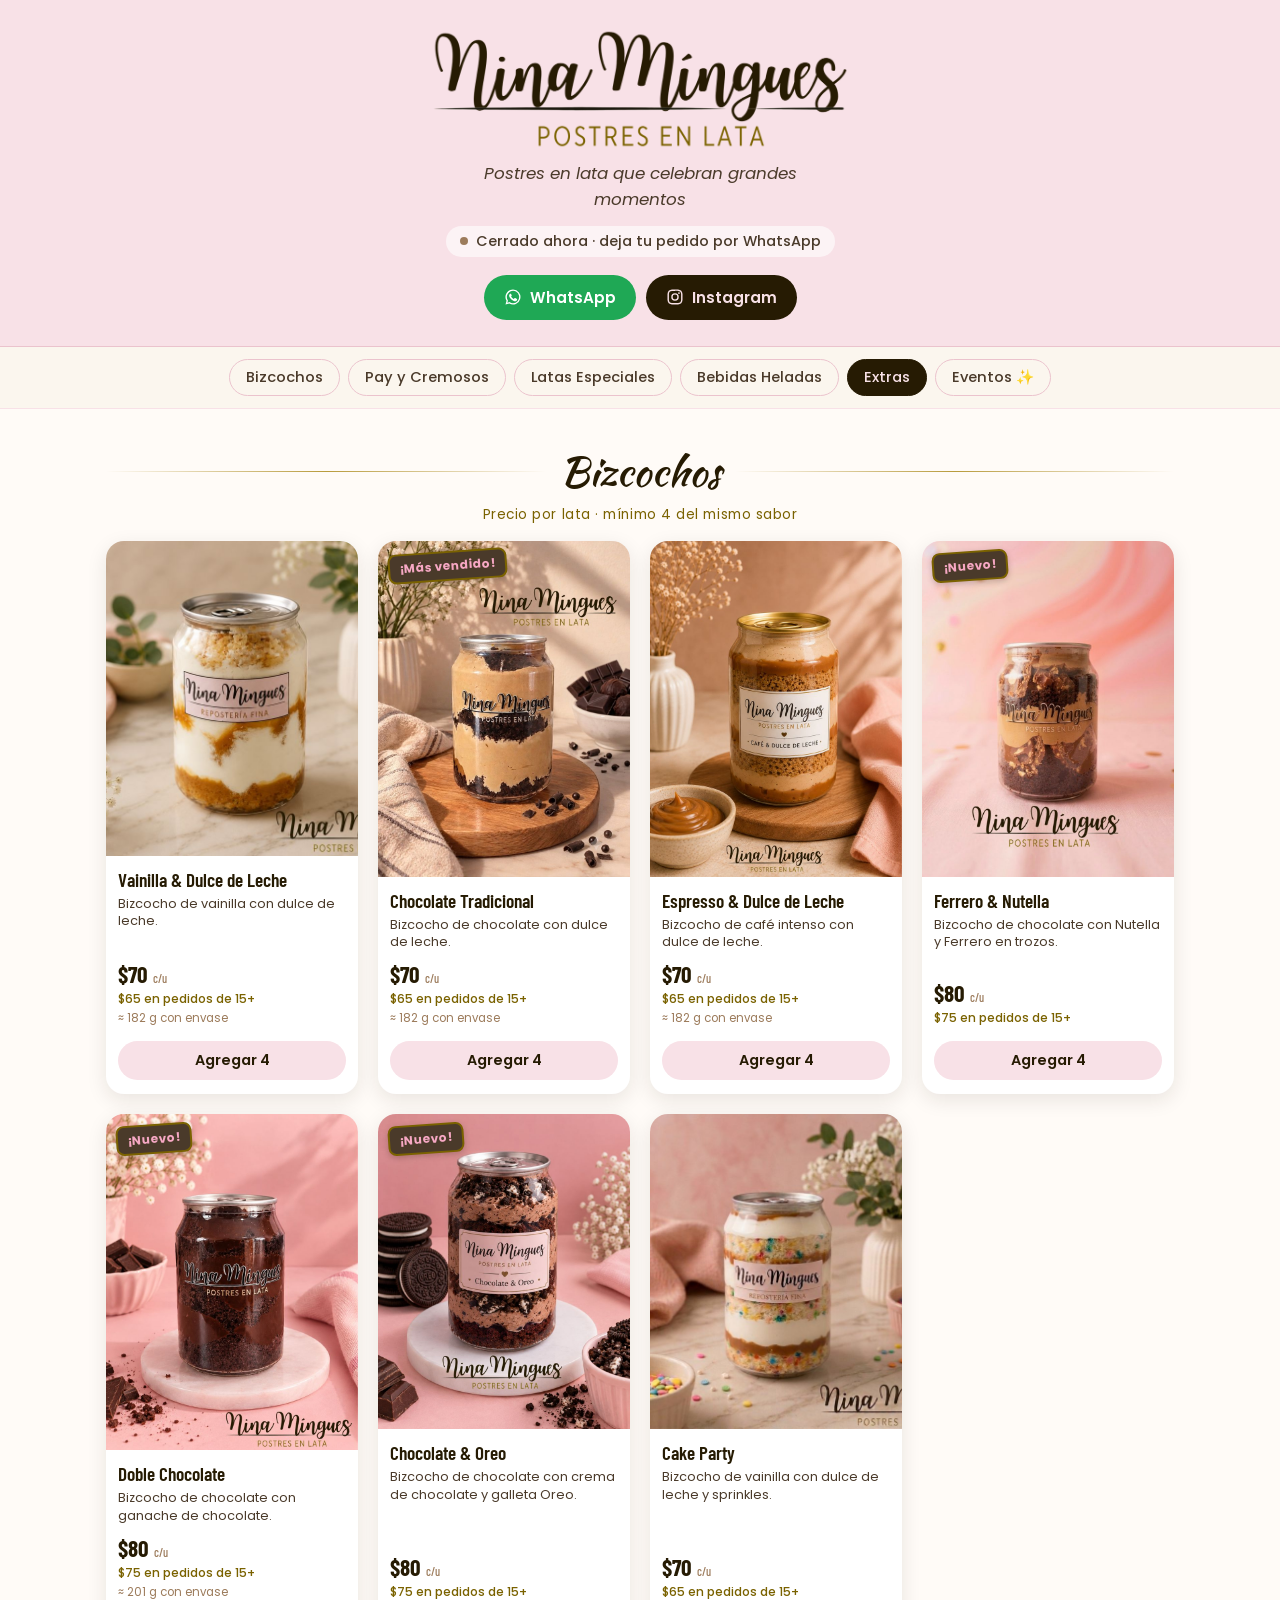
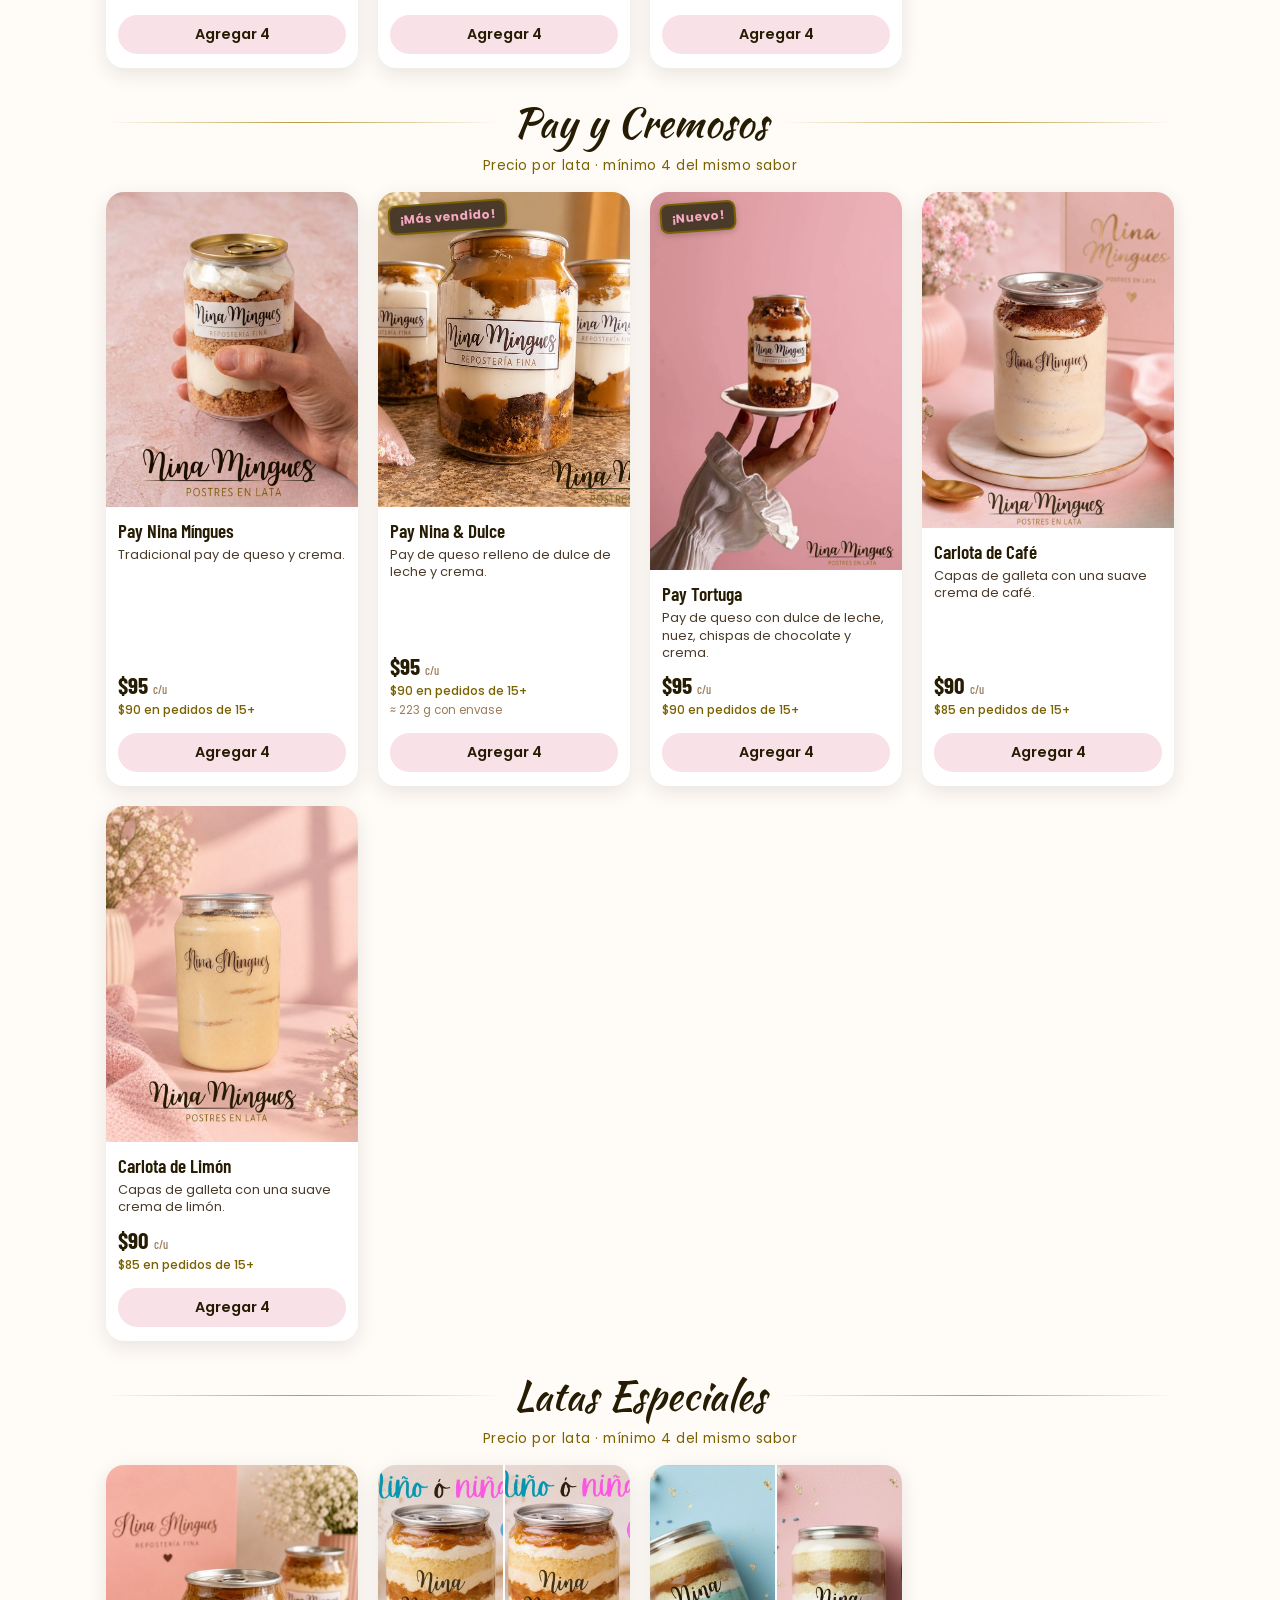
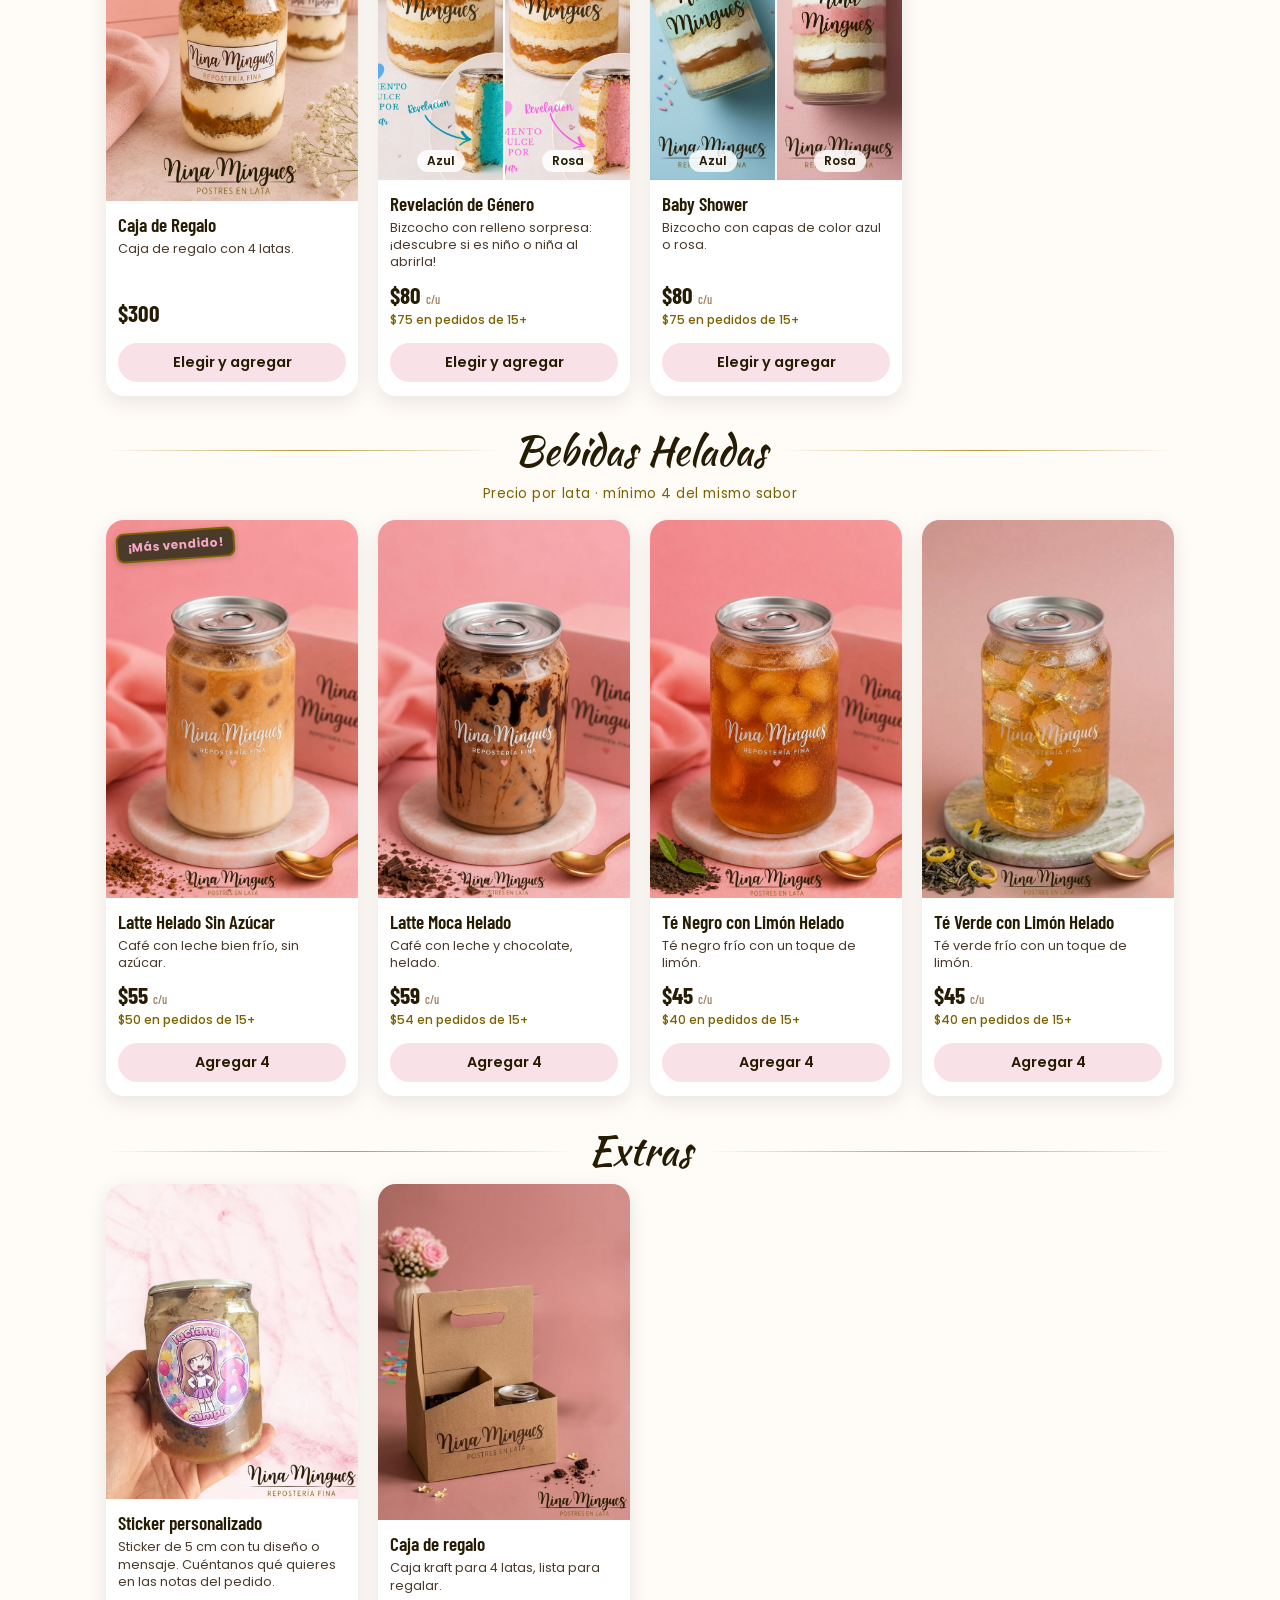
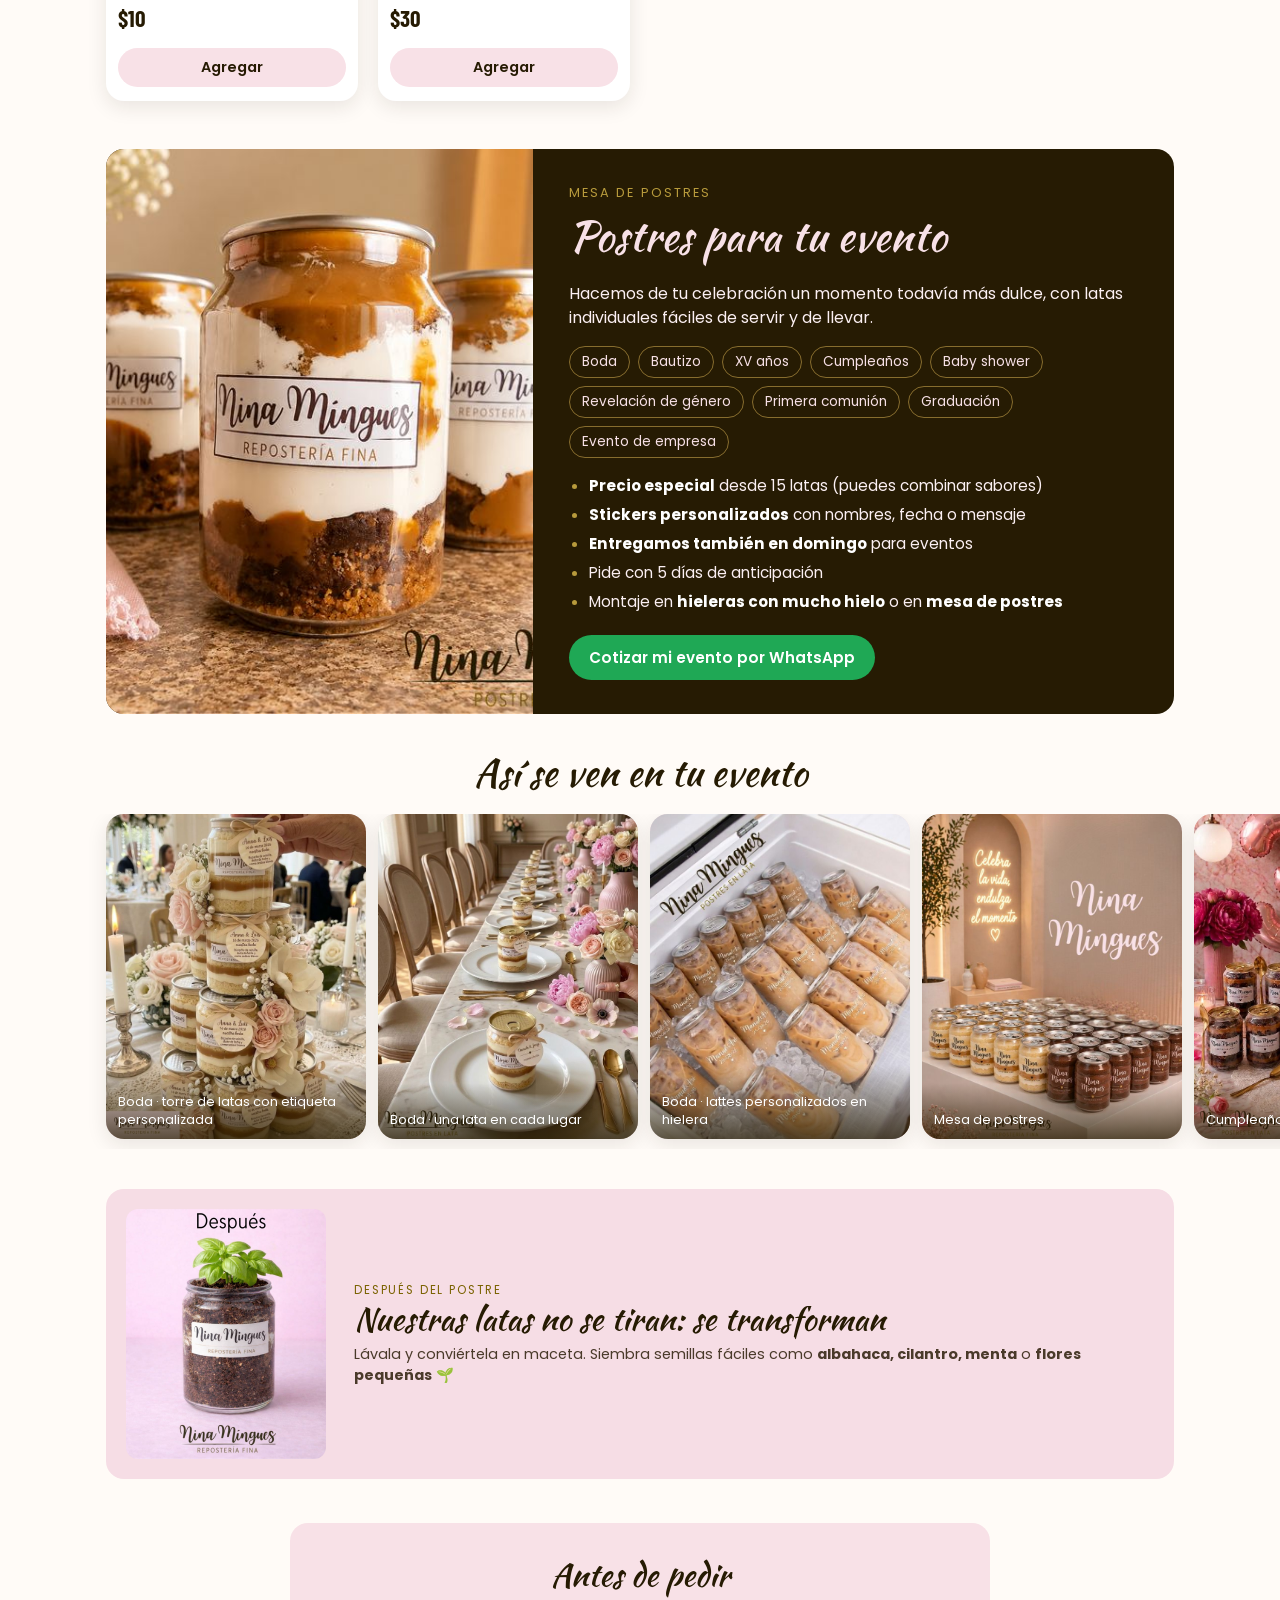
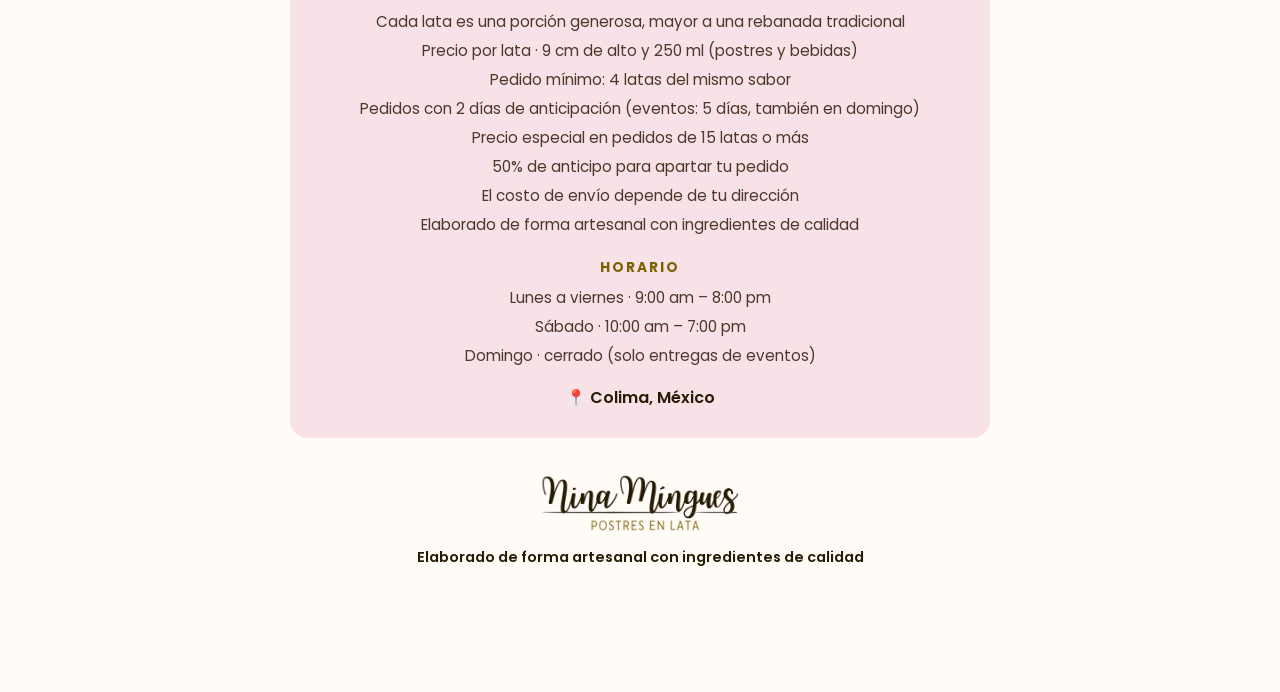
==== commit 88e8b6fd: "Aplica colores y tipografías de la marca, galería de eventos y peso de las latas Fotos del Pay Nina " ====
--- a/docs/index.html
+++ b/docs/index.html
@@ -5,7 +5,7 @@
   <meta name="viewport" content="width=device-width, initial-scale=1, viewport-fit=cover">
   <title>Nina Míngues · Postres en Lata · Menú</title>
   <meta name="description" content="Postres en lata que celebran grandes momentos. Haz tu pedido por WhatsApp. Colima, México.">
-  <meta name="theme-color" content="#F4DDE2">
+  <meta name="theme-color" content="#F8E1E7">
 
   <!-- Vista previa al compartir el link en WhatsApp / Instagram / Facebook -->
   <meta property="og:type" content="website">
@@ -20,7 +20,7 @@
   <link rel="apple-touch-icon" href="img/icono.png">
   <link rel="preconnect" href="https://fonts.googleapis.com">
   <link rel="preconnect" href="https://fonts.gstatic.com" crossorigin>
-  <link href="https://fonts.googleapis.com/css2?family=Jost:wght@400;500;600;700&family=Kaushan+Script&display=swap" rel="stylesheet">
+  <link href="https://fonts.googleapis.com/css2?family=Barlow+Condensed:wght@400;500;600;700&family=Kaushan+Script&family=Poppins:ital,wght@0,400;0,500;0,600;0,700;1,400&display=swap" rel="stylesheet">
   <link rel="stylesheet" href="estilos.css">
 </head>
 <body>
@@ -56,8 +56,23 @@
         <li><strong>Stickers personalizados</strong> con nombres, fecha o mensaje</li>
         <li><strong>Entregamos también en domingo</strong> para eventos</li>
         <li>Pide con <span id="eventos-dias">5</span> días de anticipación</li>
+        <li>Montaje en <strong>hieleras con mucho hielo</strong> o en <strong>mesa de postres</strong></li>
       </ul>
       <a class="btn btn--wa" id="link-evento" target="_blank" rel="noopener">Cotizar mi evento por WhatsApp</a>
+    </div>
+  </section>
+
+  <section class="galeria" aria-label="Fotos de eventos">
+    <h2 class="titulo-script galeria__titulo">Así se ven en tu evento</h2>
+    <div class="galeria__fila" id="galeria"></div>
+  </section>
+
+  <section class="reutiliza" aria-labelledby="reutiliza-titulo">
+    <img src="img/extra/maceta.jpg" alt="Lata de Nina Míngues reutilizada como maceta con albahaca" loading="lazy">
+    <div>
+      <p class="eventos__pre">Después del postre</p>
+      <h2 id="reutiliza-titulo" class="titulo-script">Nuestras latas no se tiran: se transforman</h2>
+      <p>Lávala y conviértela en maceta. Siembra semillas fáciles como <strong>albahaca, cilantro, menta</strong> o <strong>flores pequeñas</strong> 🌱</p>
     </div>
   </section>
 
@@ -162,6 +177,12 @@
     </section>
   </div>
 
+  <div class="visor" id="visor" hidden>
+    <button class="icono-btn visor__cerrar" type="button" aria-label="Cerrar">✕</button>
+    <img id="visor-img" alt="">
+    <p id="visor-texto"></p>
+  </div>
+
   <div class="toast" id="toast" role="status" aria-live="polite"></div>
 
   <script src="datos.js"></script>
--- a/docs/estilos.css
+++ b/docs/estilos.css
@@ -1,19 +1,22 @@
 :root {
-  --rosa: #F4DDE2;
+  /* Colores de la marca */
+  --rosa: #F8E1E7;          /* rosa base */
+  --rosa-sec: #F6DDE5;      /* rosa secundario */
   --rosa-medio: #EBC3CD;
-  --rosa-claro: #FAEDF0;
-  --cafe: #2B1A10;
-  --cafe-texto: #563B35;
-  --cafe-bajo: #A67C5B;
-  --dorado: #8B6E1E;
-  --dorado-claro: #C9A44C;
-  --marfil: #FBF6EE;
+  --rosa-claro: #FCF0F3;
+  --cafe: #261B03;          /* marrón negro (logo) */
+  --cafe-texto: #4A3A2A;
+  --cafe-bajo: #9C7B5B;
+  --dorado: #7A6200;        /* dorado rayo de sol */
+  --dorado-claro: #B89B3C;
+  --marfil: #FFFBF7;
   --blanco: #FFFFFF;
   --wa: #1FA855;
   --sombra: 0 6px 20px rgba(43, 26, 16, .10);
   --radio: 18px;
   --script: "Kaushan Script", cursive;
-  --sans: "Jost", system-ui, -apple-system, "Segoe UI", sans-serif;
+  --sans: "Poppins", "Montserrat", system-ui, -apple-system, "Segoe UI", sans-serif;
+  --condensada: "Barlow Condensed", "Arial Narrow", sans-serif;
 }
 
 * { box-sizing: border-box; }
@@ -217,7 +220,8 @@
 }
 .tarjeta__nombre {
   margin: 0;
-  font-size: 1rem;
+  font-family: var(--condensada);
+  font-size: 1.2rem;
   font-weight: 600;
   color: var(--cafe);
   line-height: 1.2;
@@ -230,7 +234,8 @@
 }
 .tarjeta__precios { margin-top: 6px; }
 .precio {
-  font-size: 1.2rem;
+  font-family: var(--condensada);
+  font-size: 1.45rem;
   font-weight: 700;
   color: var(--cafe);
 }
@@ -596,3 +601,74 @@
   .eventos__foto { height: 100%; min-height: 360px; }
   .eventos__texto { padding: 34px 36px; }
 }
+
+.peso { display: block; margin-top: 2px; font-size: .72rem; color: var(--cafe-bajo); }
+.tarjeta__desc { font-size: .8rem; }
+
+/* ---------- Galería de eventos ---------- */
+.galeria { margin: 32px 0 0; }
+.galeria__titulo { text-align: center; font-size: clamp(1.8rem, 6vw, 2.3rem); margin-bottom: 14px; }
+.galeria__fila {
+  display: grid;
+  grid-auto-flow: column;
+  grid-auto-columns: min(62%, 260px);
+  gap: 12px;
+  overflow-x: auto;
+  scroll-snap-type: x mandatory;
+  padding: 0 16px 10px;
+  scrollbar-width: thin;
+}
+@media (min-width: 1100px) { .galeria__fila { padding-inline: calc((100vw - 1068px) / 2); } }
+.galeria__item {
+  position: relative;
+  scroll-snap-align: center;
+  padding: 0;
+  border: 0;
+  border-radius: var(--radio);
+  overflow: hidden;
+  background: var(--rosa);
+  cursor: zoom-in;
+  aspect-ratio: 4 / 5;
+  box-shadow: var(--sombra);
+}
+.galeria__item img { width: 100%; height: 100%; object-fit: cover; }
+.galeria__item span {
+  position: absolute; inset: auto 0 0 0;
+  padding: 28px 12px 10px;
+  background: linear-gradient(transparent, rgba(38, 27, 3, .75));
+  color: #fff; font-size: .8rem; text-align: left;
+}
+
+/* ---------- Reutiliza ---------- */
+.reutiliza {
+  max-width: 1068px;
+  margin: 40px 16px 0;
+  display: grid;
+  grid-template-columns: 120px 1fr;
+  gap: 16px;
+  align-items: center;
+  padding: 16px;
+  background: var(--rosa-sec);
+  border-radius: var(--radio);
+}
+@media (min-width: 1100px) { .reutiliza { margin-inline: auto; } }
+.reutiliza img { width: 120px; height: 150px; object-fit: cover; border-radius: 12px; }
+.reutiliza h2 { font-size: clamp(1.4rem, 5vw, 2rem); margin: 2px 0 6px; line-height: 1.15; }
+.reutiliza p { margin: 0; font-size: .9rem; line-height: 1.5; }
+.reutiliza .eventos__pre { color: var(--dorado); font-size: .72rem; }
+@media (min-width: 700px) {
+  .reutiliza { grid-template-columns: 200px 1fr; padding: 20px 28px 20px 20px; gap: 28px; }
+  .reutiliza img { width: 200px; height: 250px; }
+}
+
+/* ---------- Visor de fotos ---------- */
+.visor {
+  position: fixed; inset: 0; z-index: 50;
+  display: grid; place-items: center; align-content: center; gap: 12px;
+  padding: 16px;
+  background: rgba(20, 14, 2, .9);
+  cursor: zoom-out;
+}
+.visor img { max-width: 100%; max-height: 80vh; border-radius: 12px; }
+.visor p { margin: 0; color: #fff; text-align: center; }
+.visor__cerrar { position: absolute; top: 16px; right: 16px; }
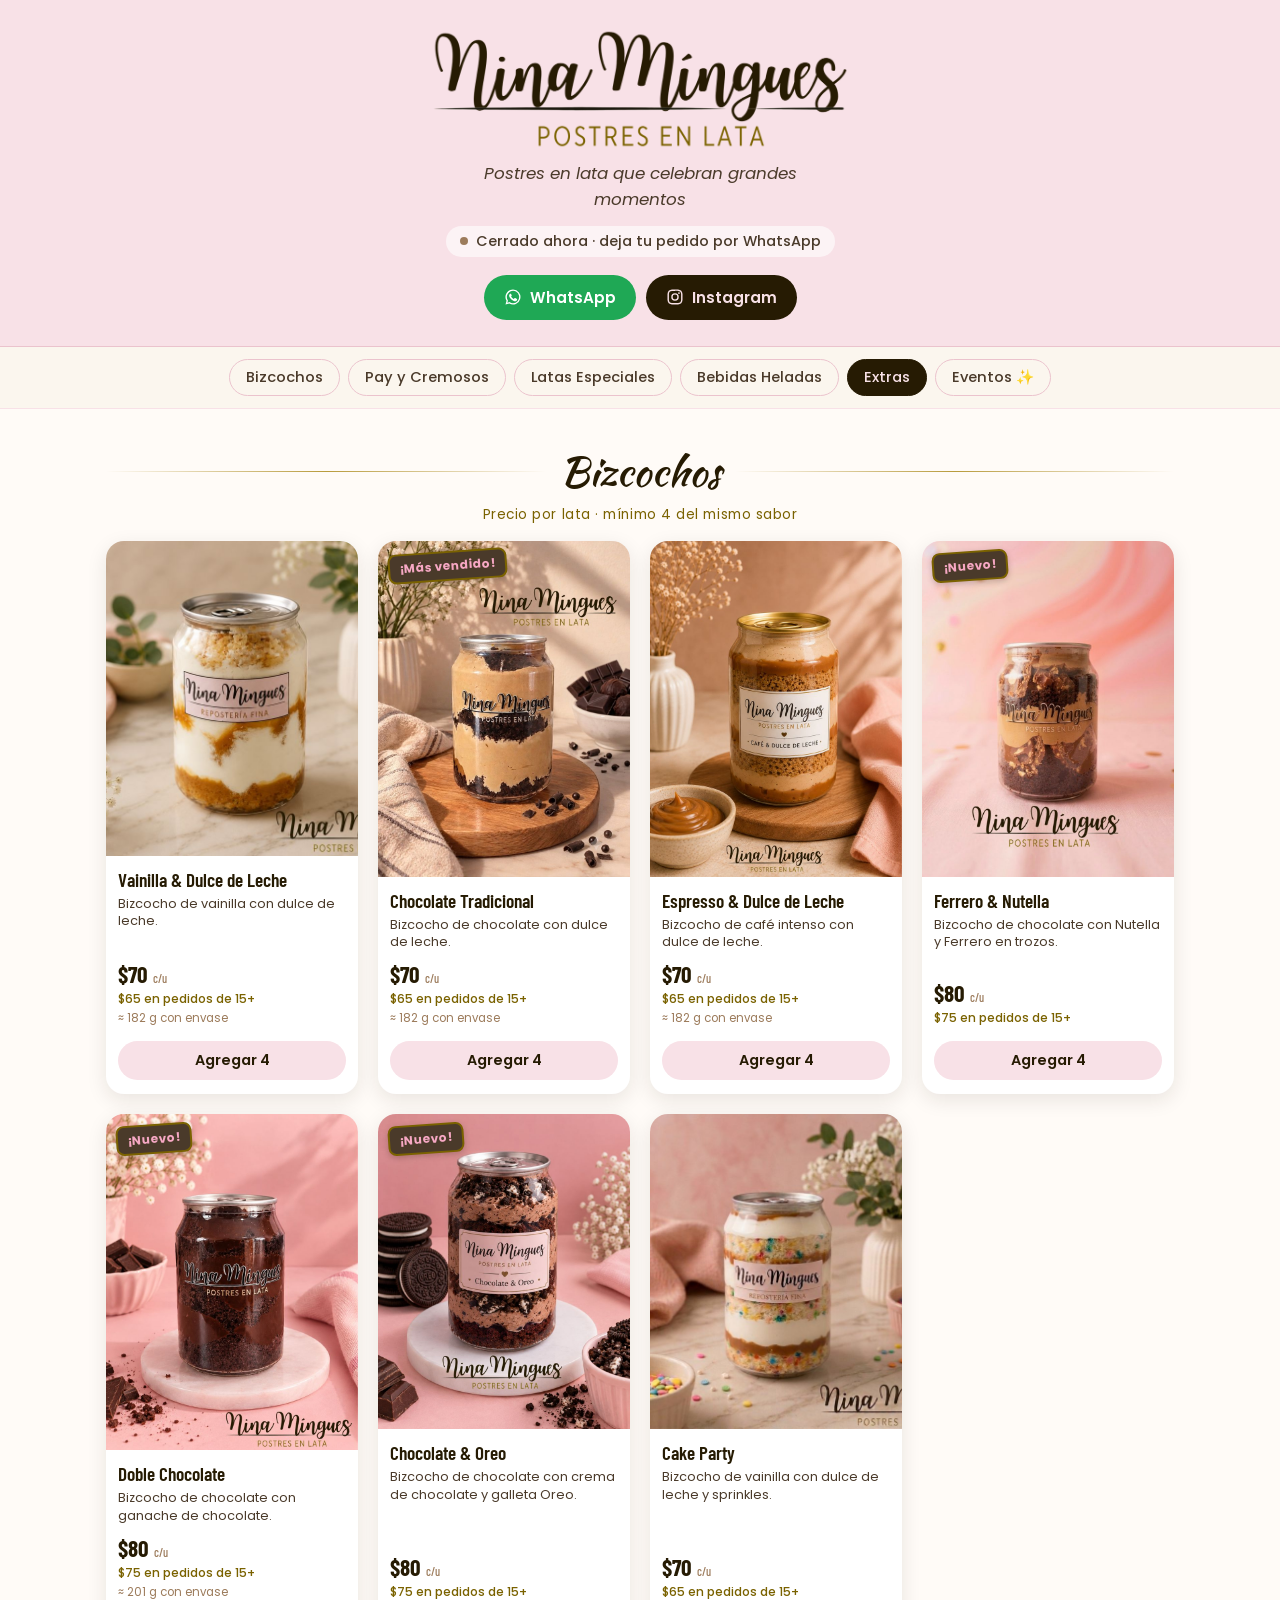
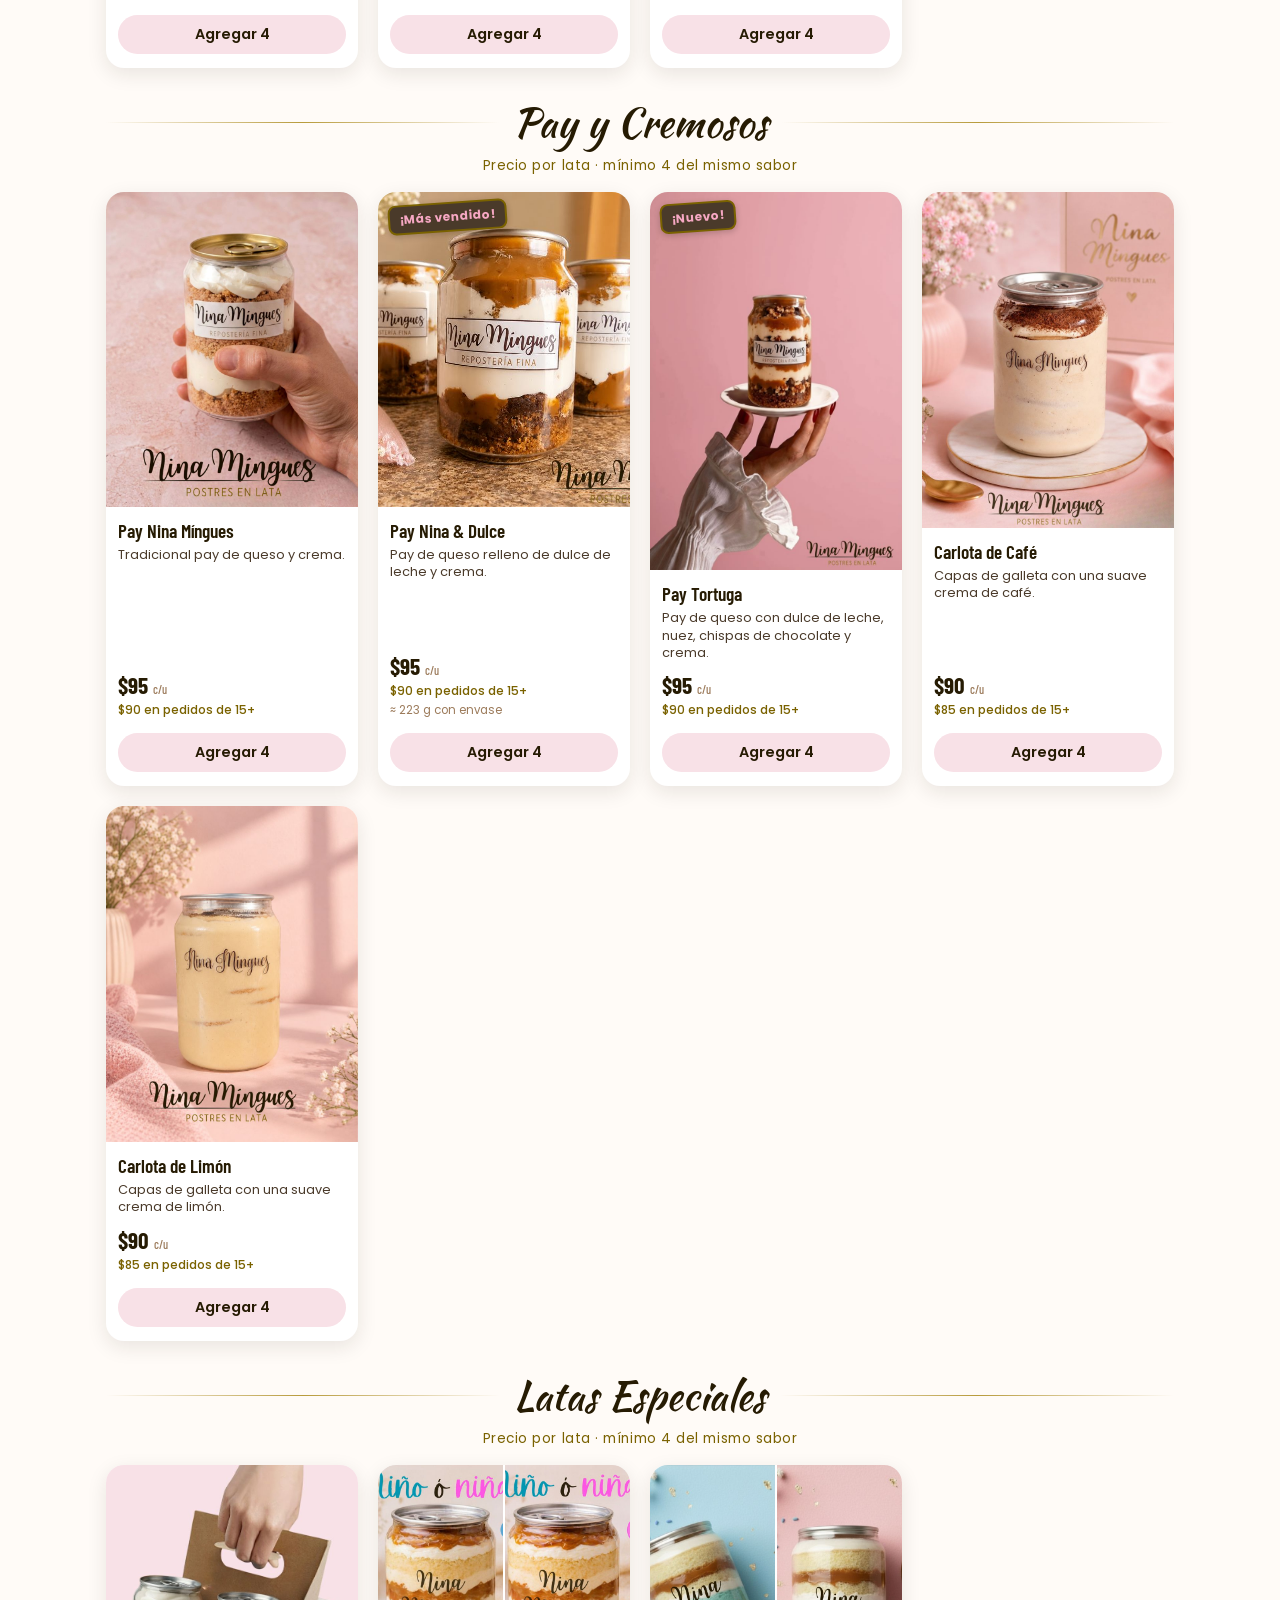
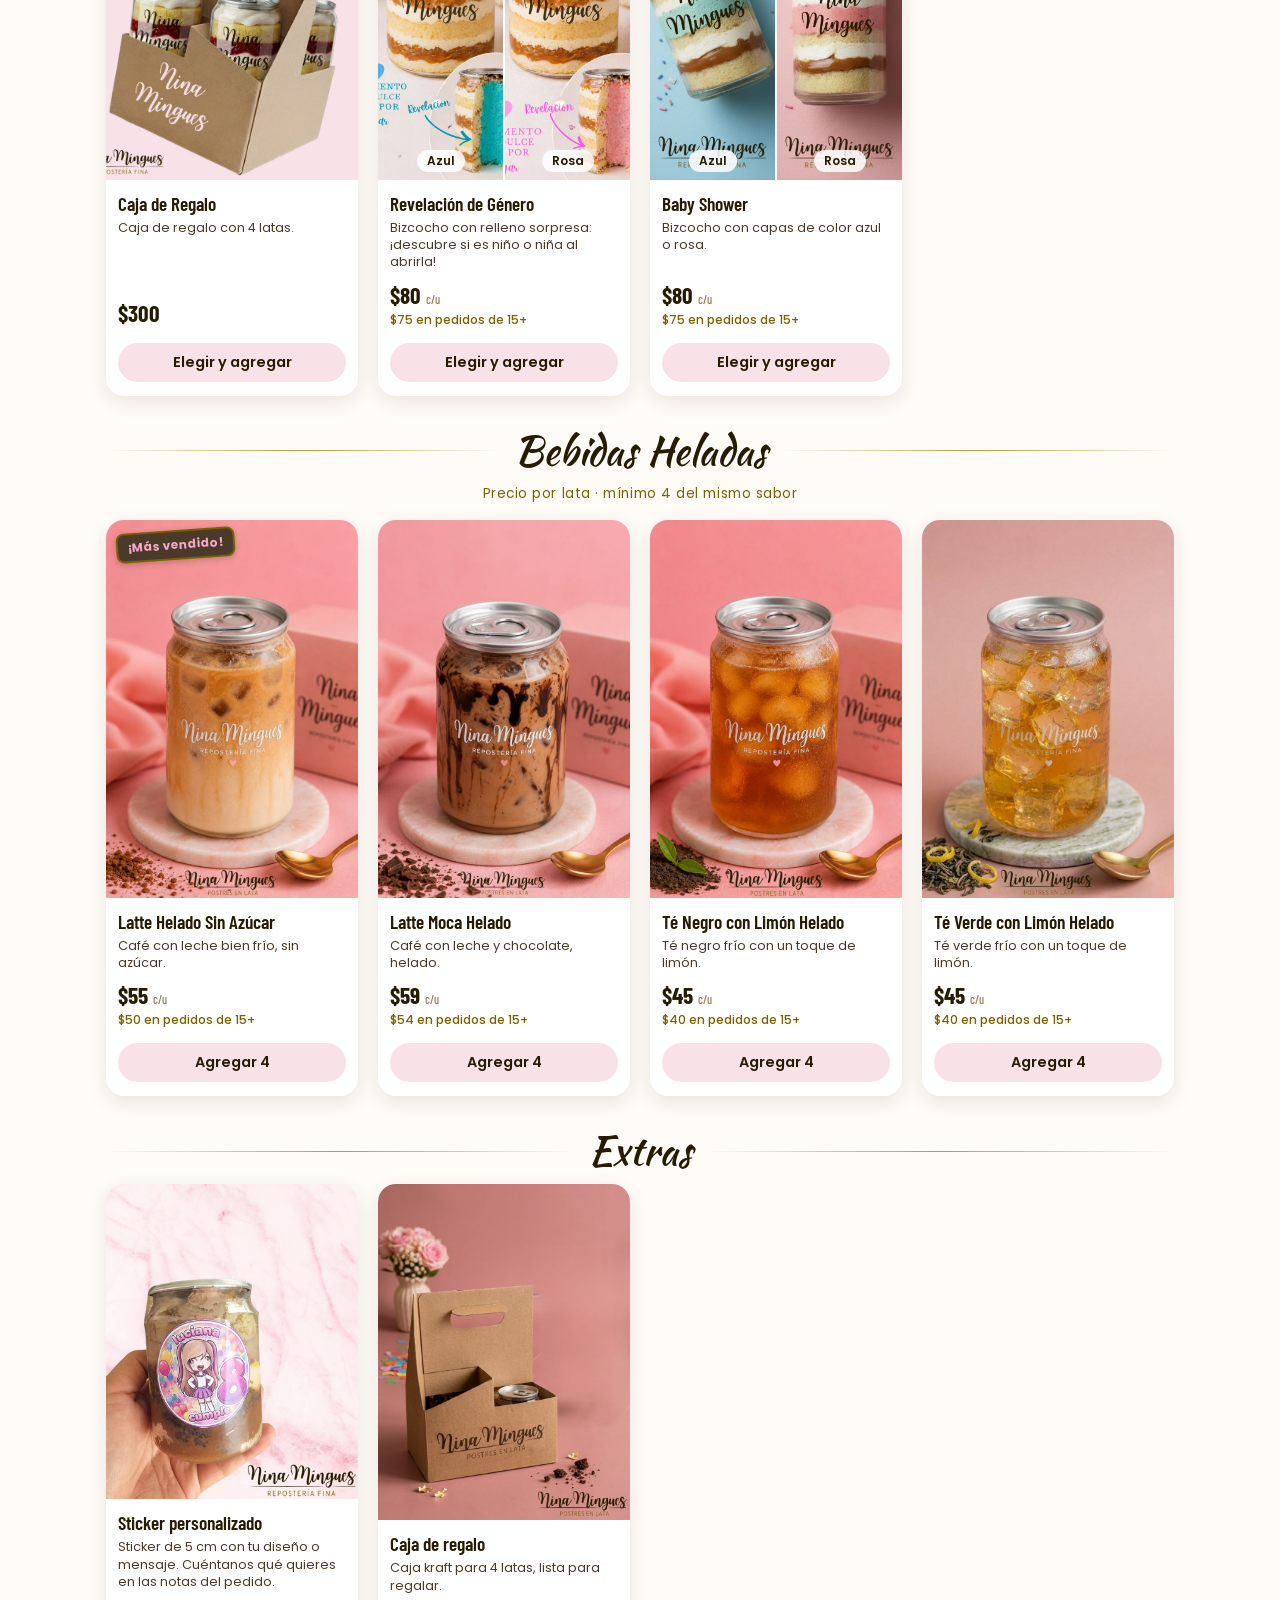
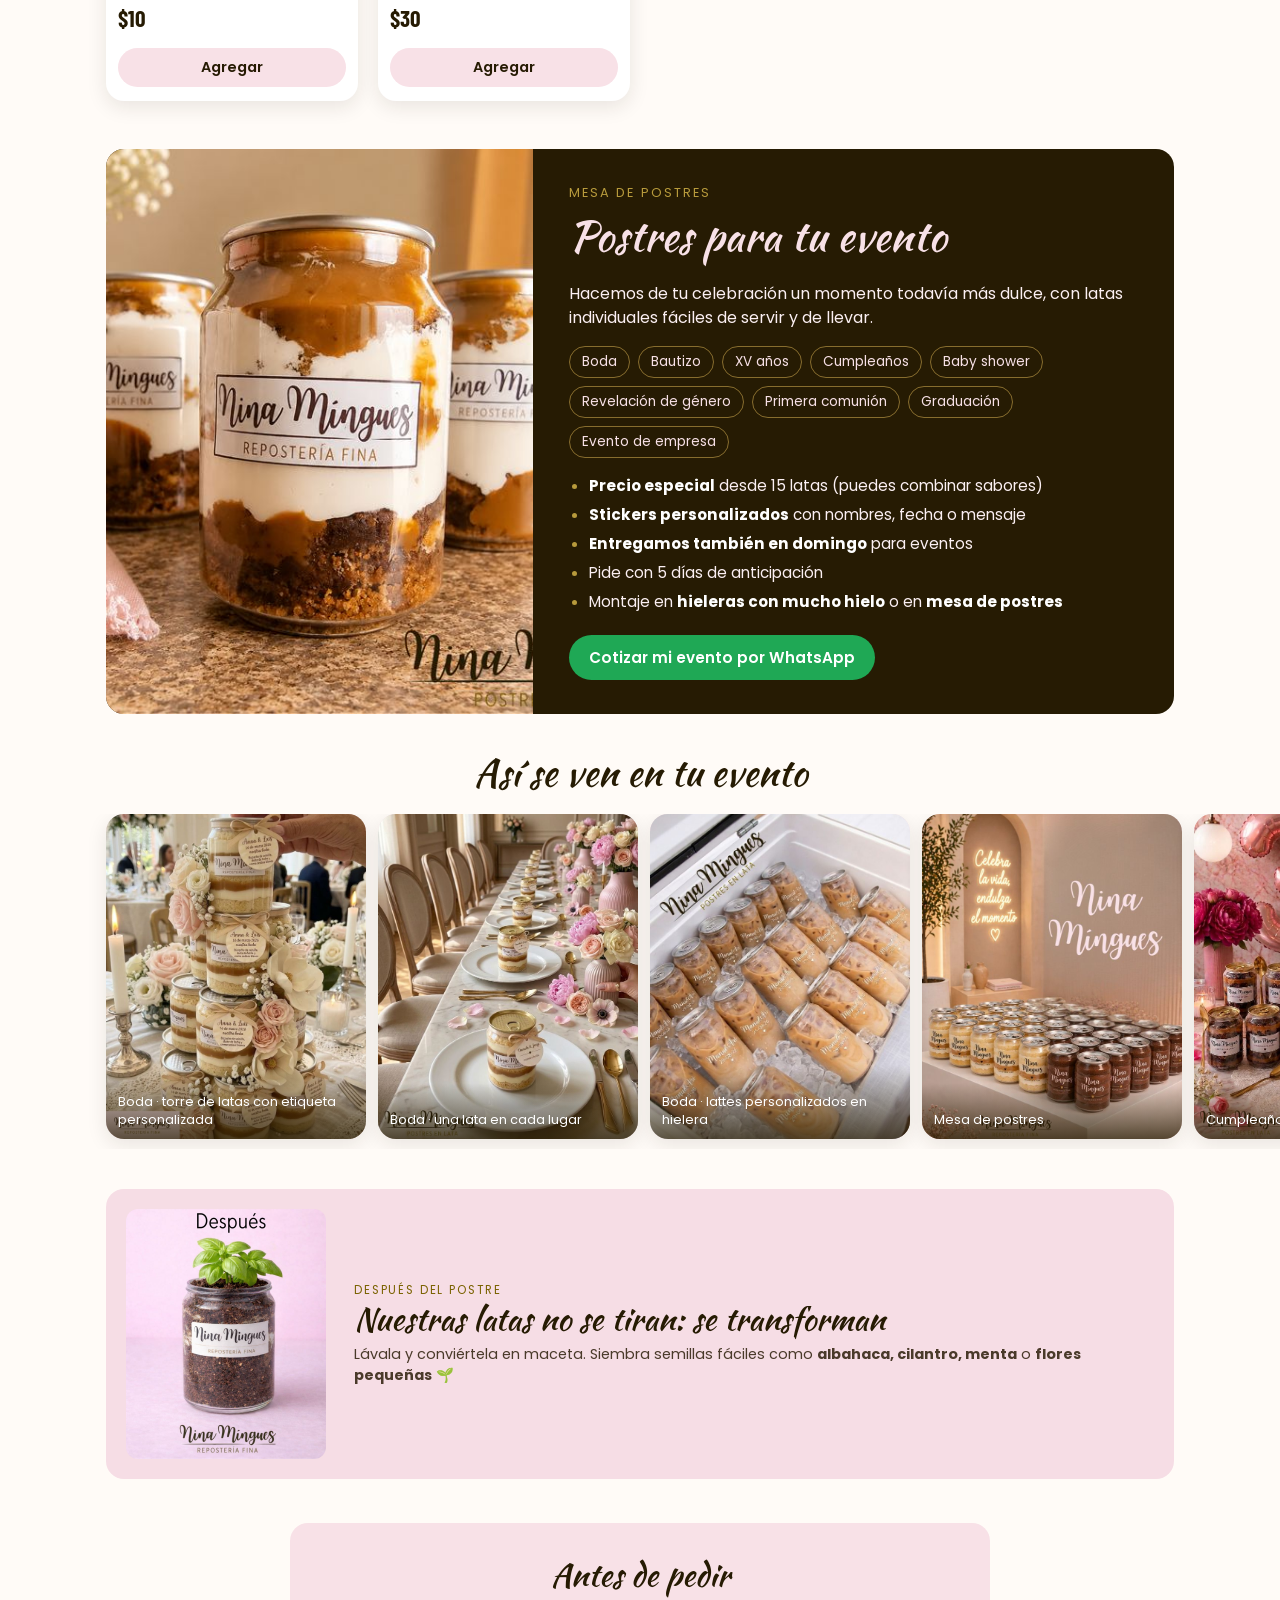
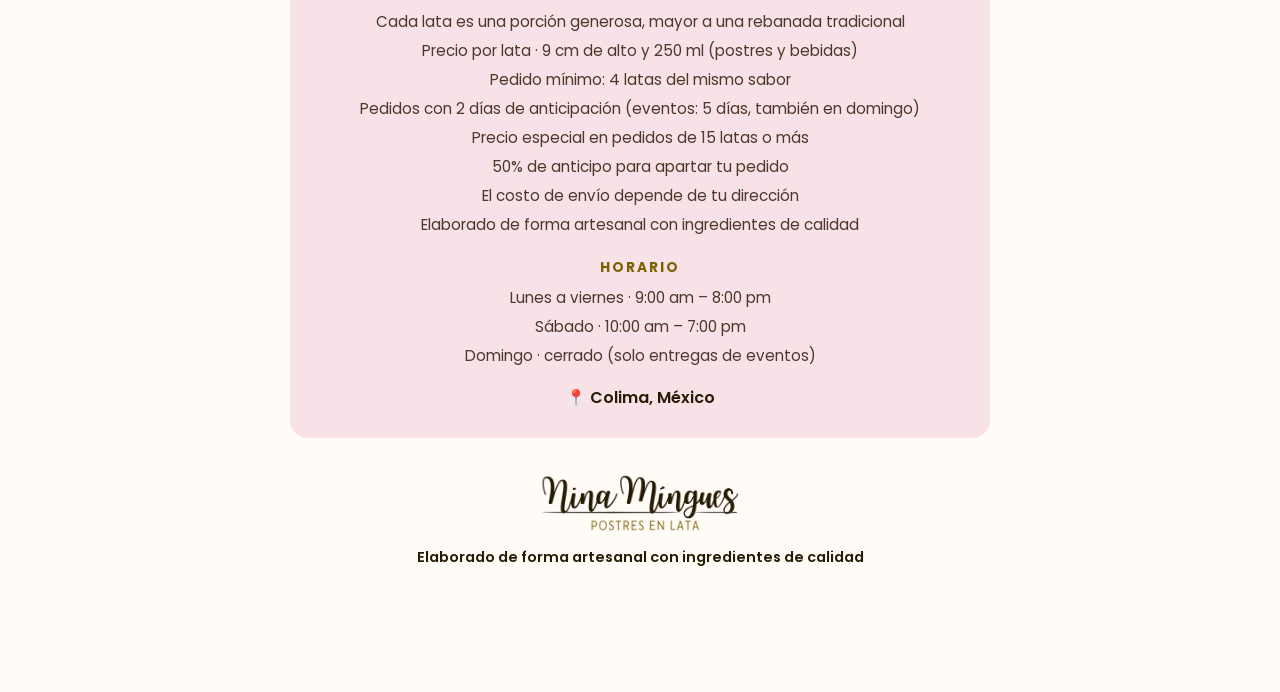
==== commit 08205aa9: "Cambia la foto de la Caja de Regalo por la caja kraft con 4 latas Co-Authored-By: Claude Opus 5.5 <n" ====
--- a/docs/index.html
+++ b/docs/index.html
@@ -21,7 +21,7 @@
   <link rel="preconnect" href="https://fonts.googleapis.com">
   <link rel="preconnect" href="https://fonts.gstatic.com" crossorigin>
   <link href="https://fonts.googleapis.com/css2?family=Barlow+Condensed:wght@400;500;600;700&family=Kaushan+Script&family=Poppins:ital,wght@0,400;0,500;0,600;0,700;1,400&display=swap" rel="stylesheet">
-  <link rel="stylesheet" href="estilos.css">
+  <link rel="stylesheet" href="estilos.css?v=4">
 </head>
 <body>
   <header class="hero">
@@ -185,7 +185,7 @@
 
   <div class="toast" id="toast" role="status" aria-live="polite"></div>
 
-  <script src="datos.js"></script>
-  <script src="app.js"></script>
+  <script src="datos.js?v=4"></script>
+  <script src="app.js?v=4"></script>
 </body>
 </html>
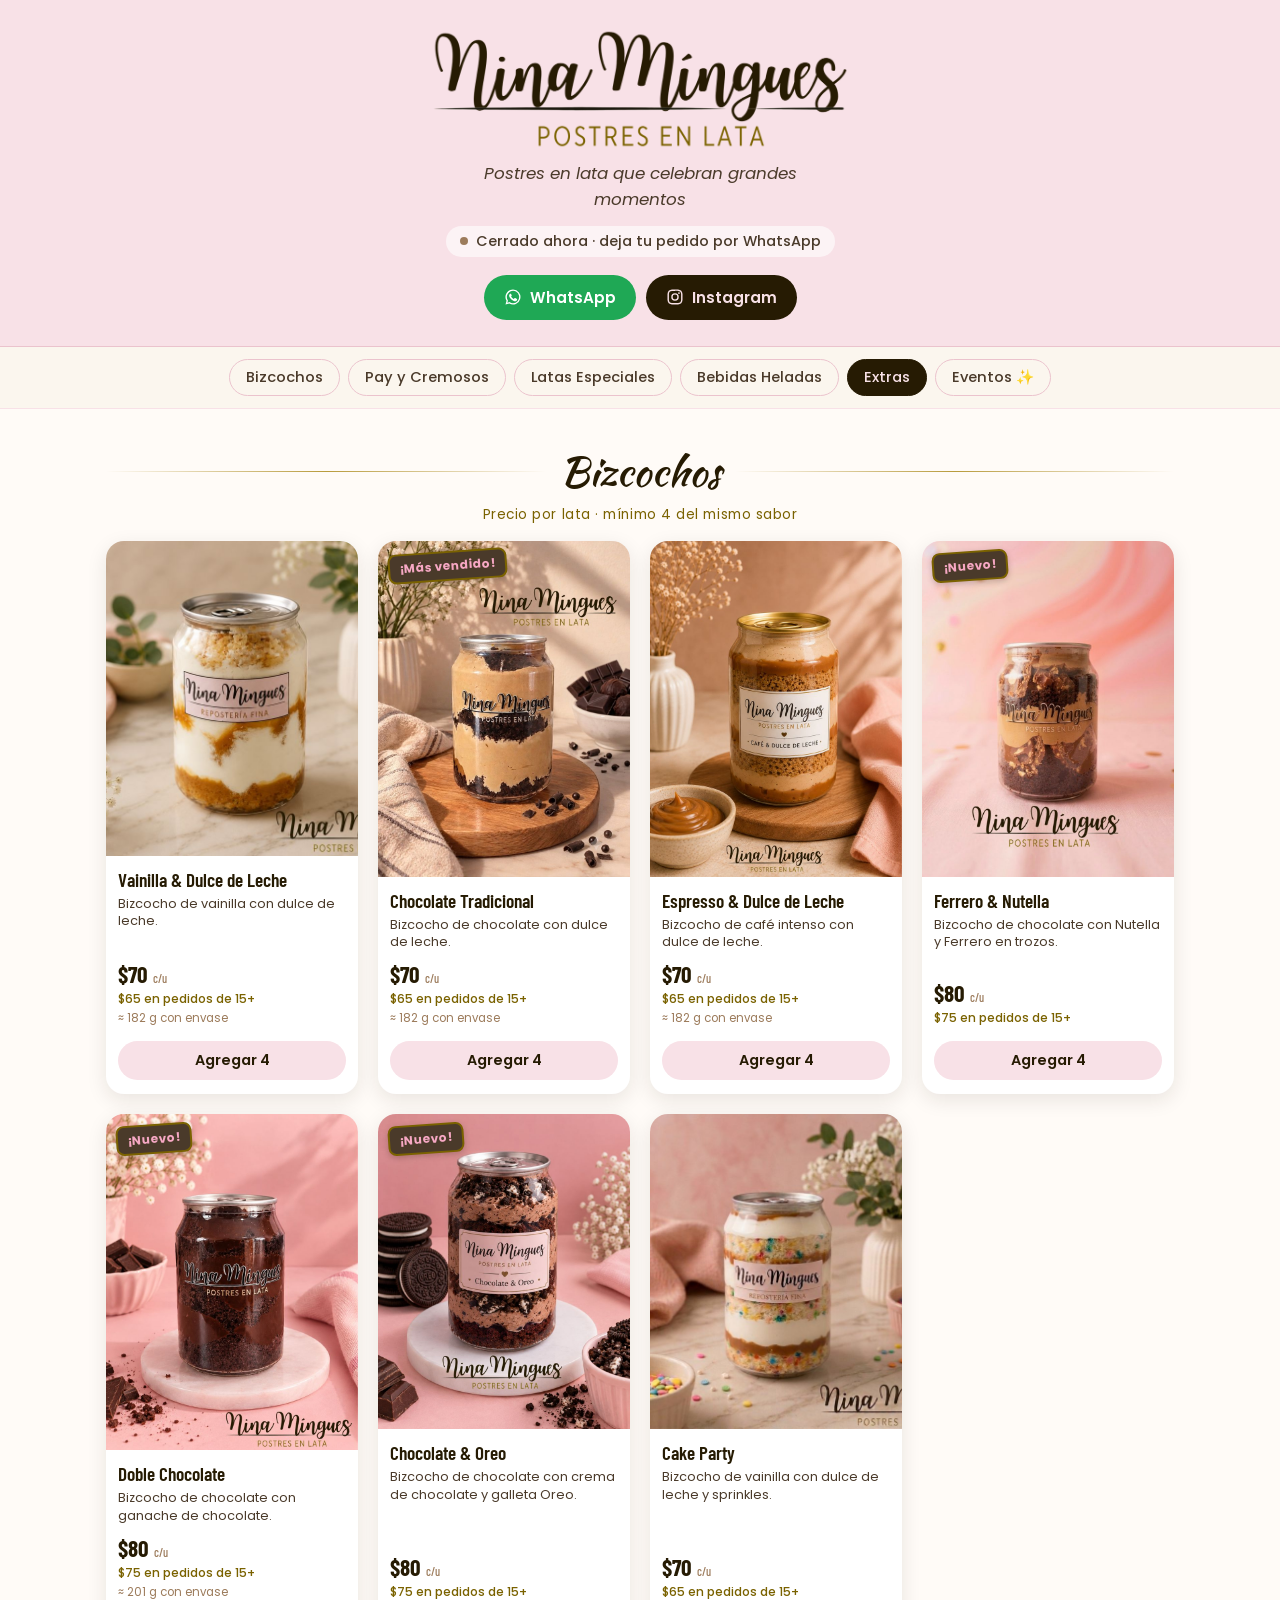
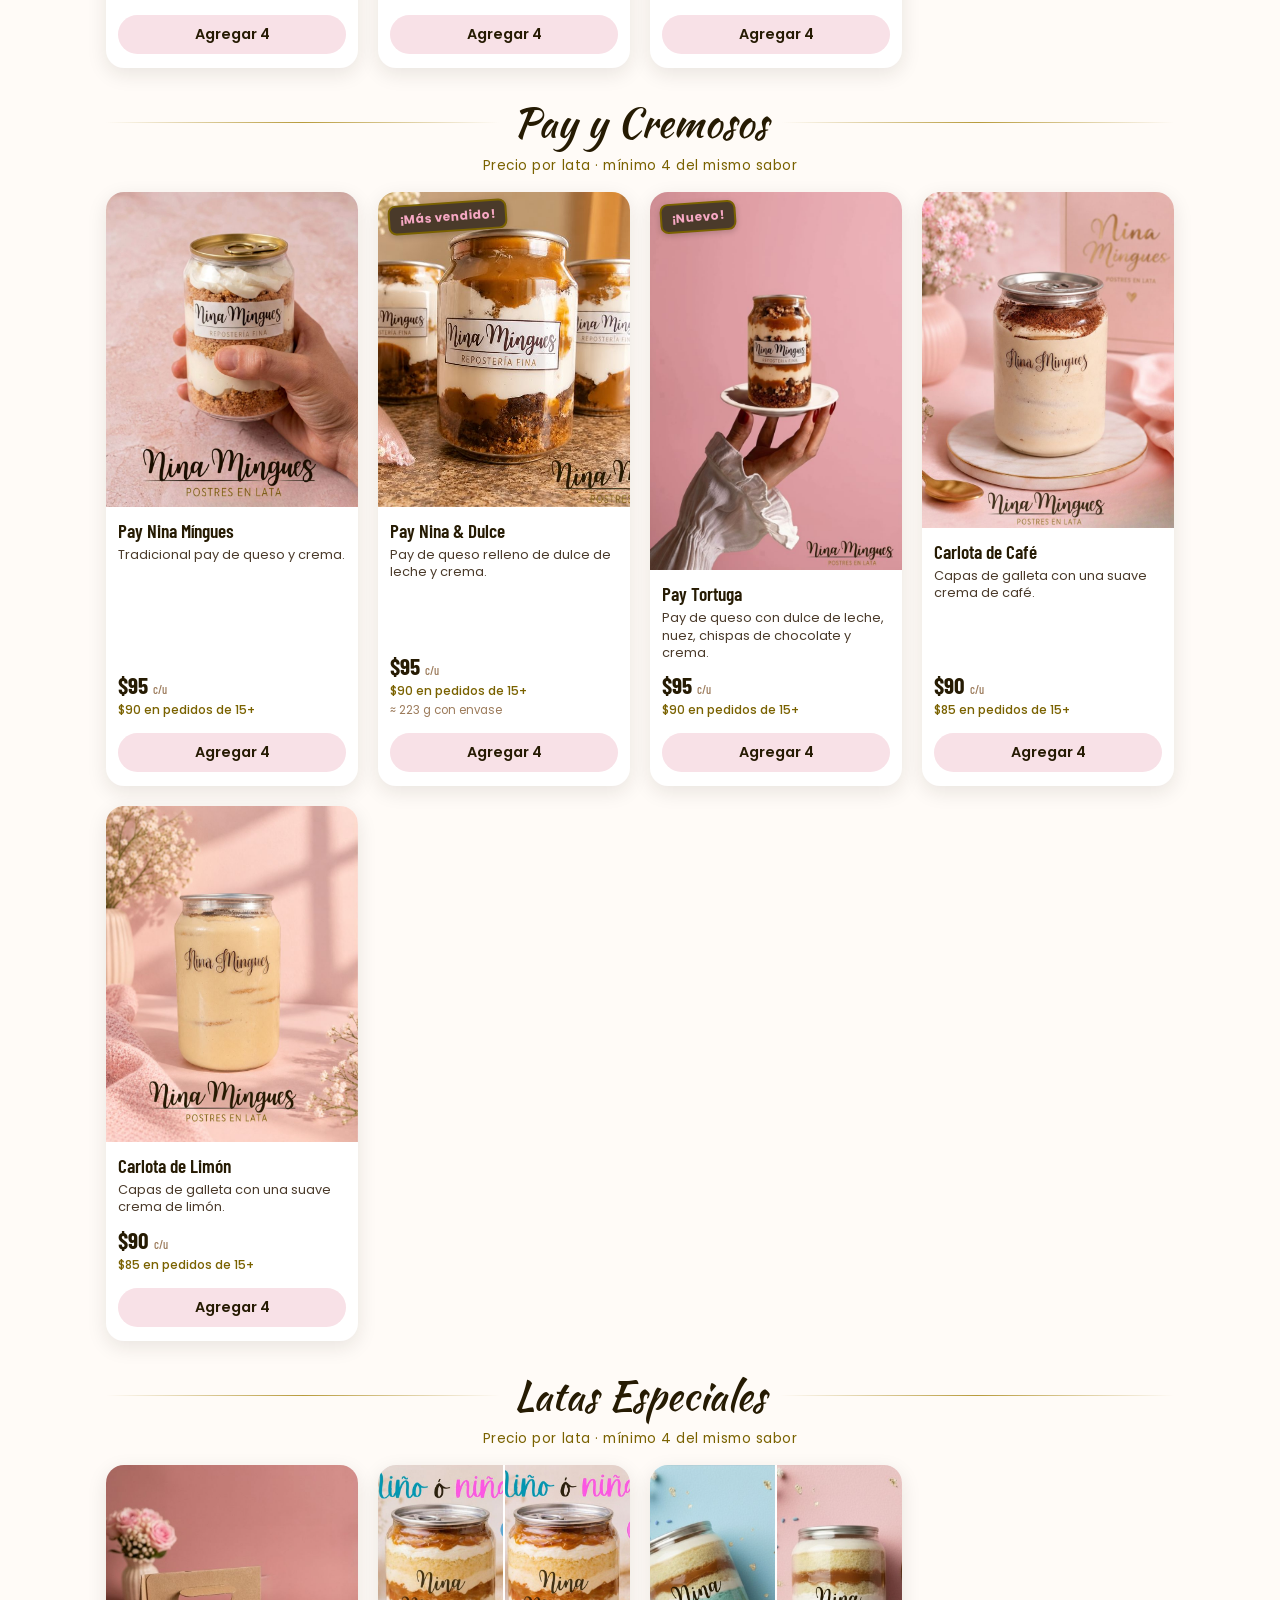
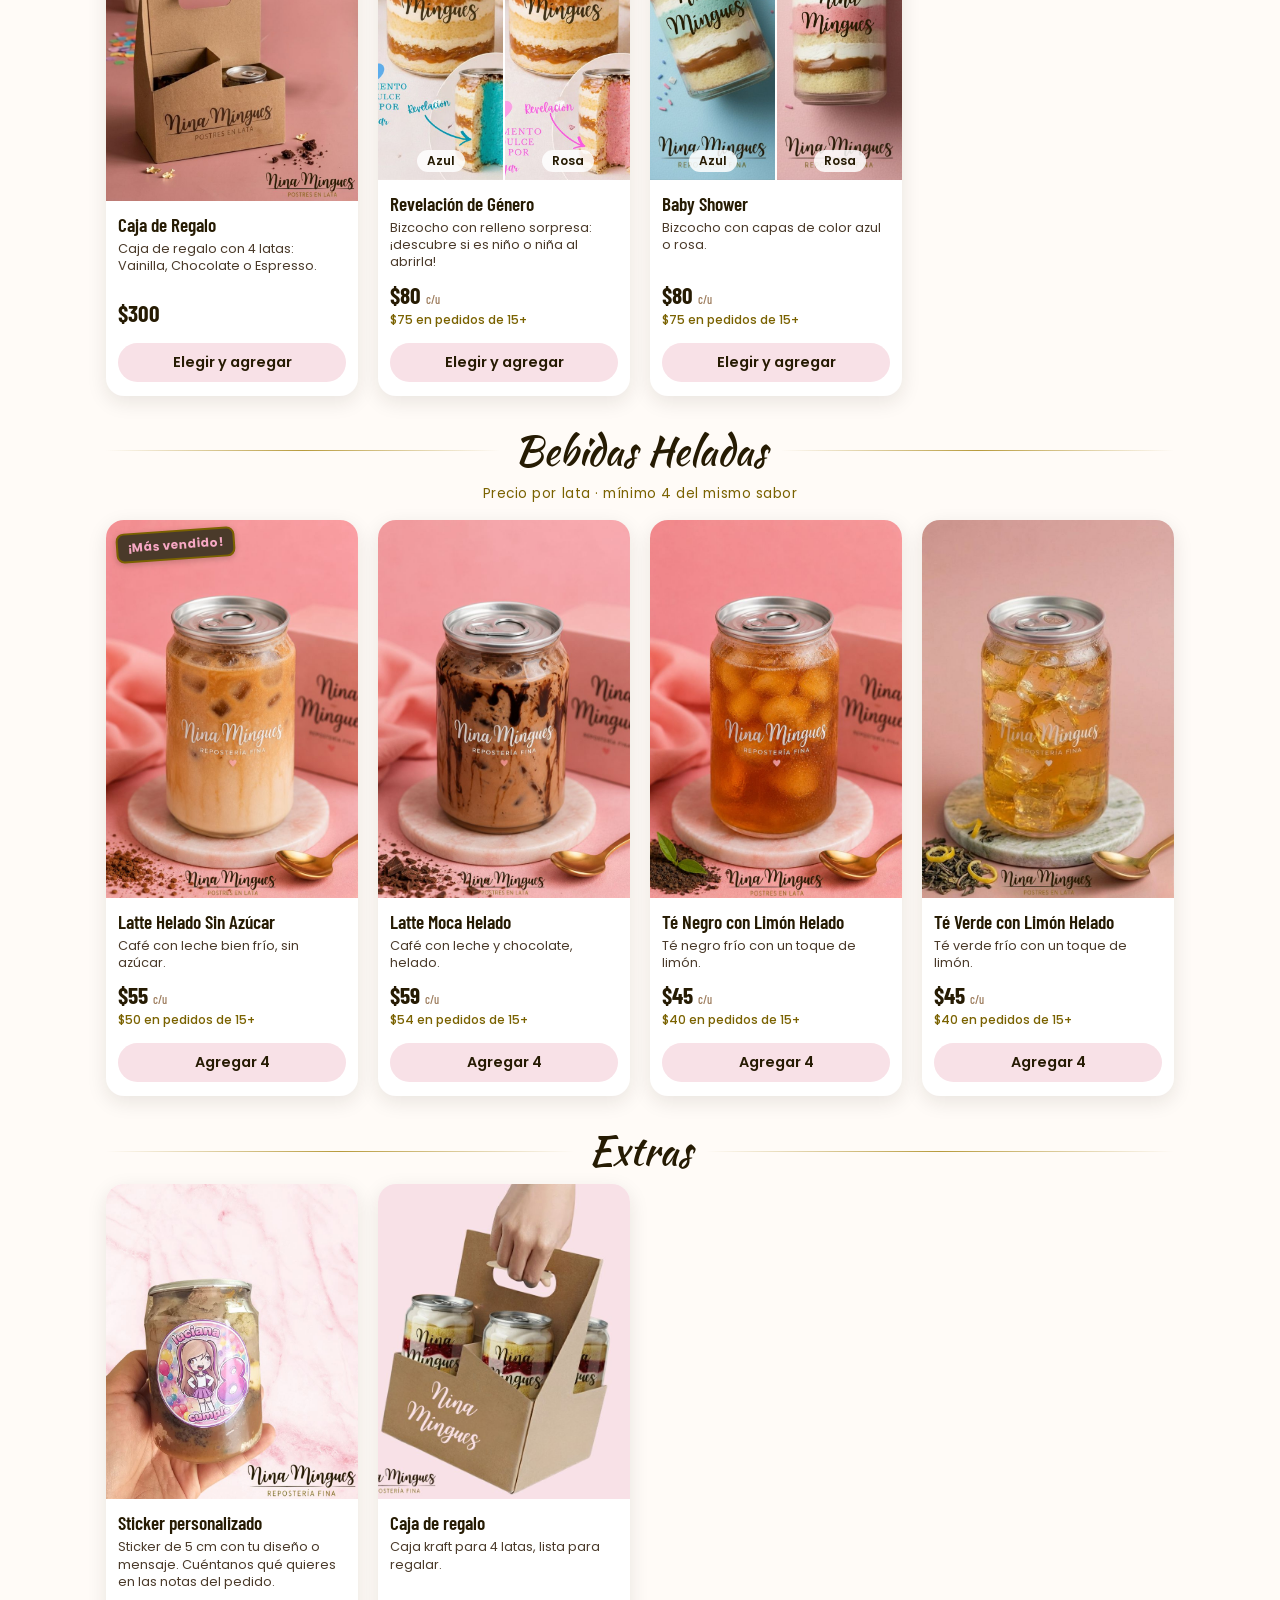
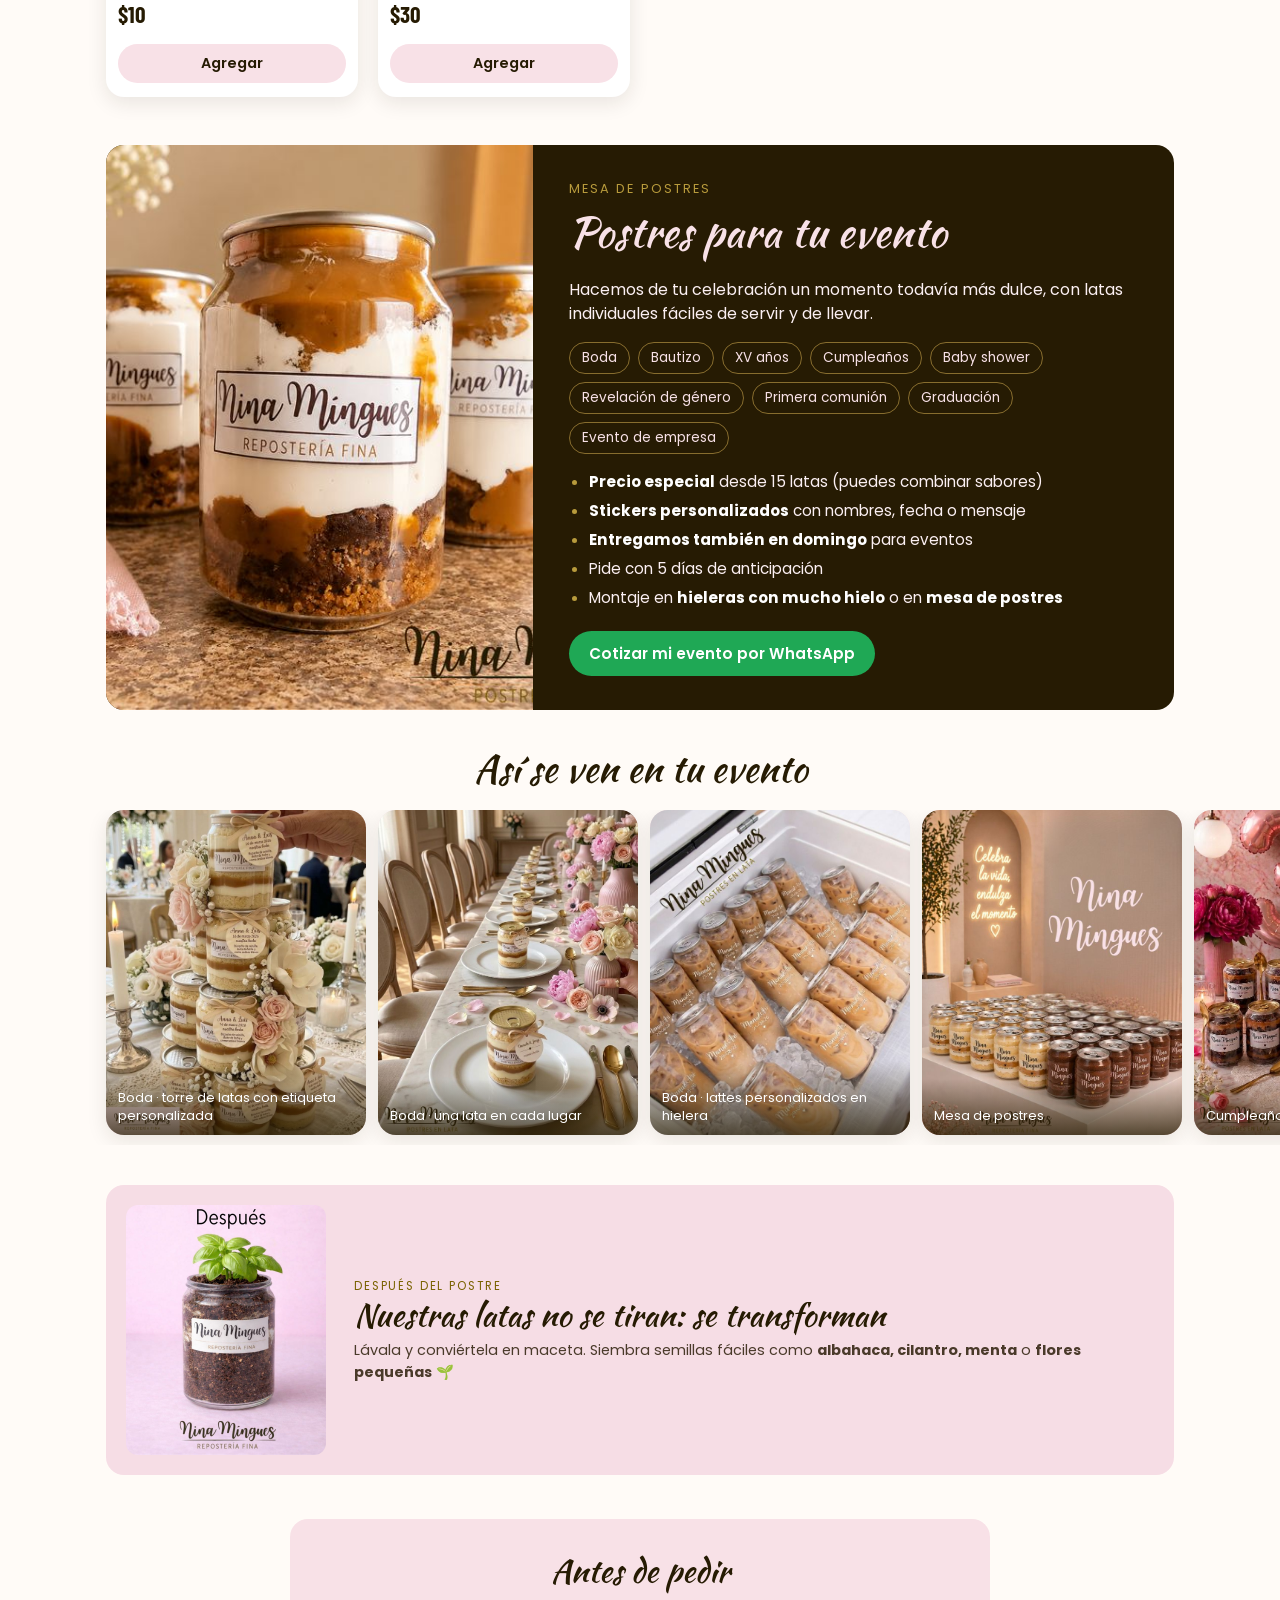
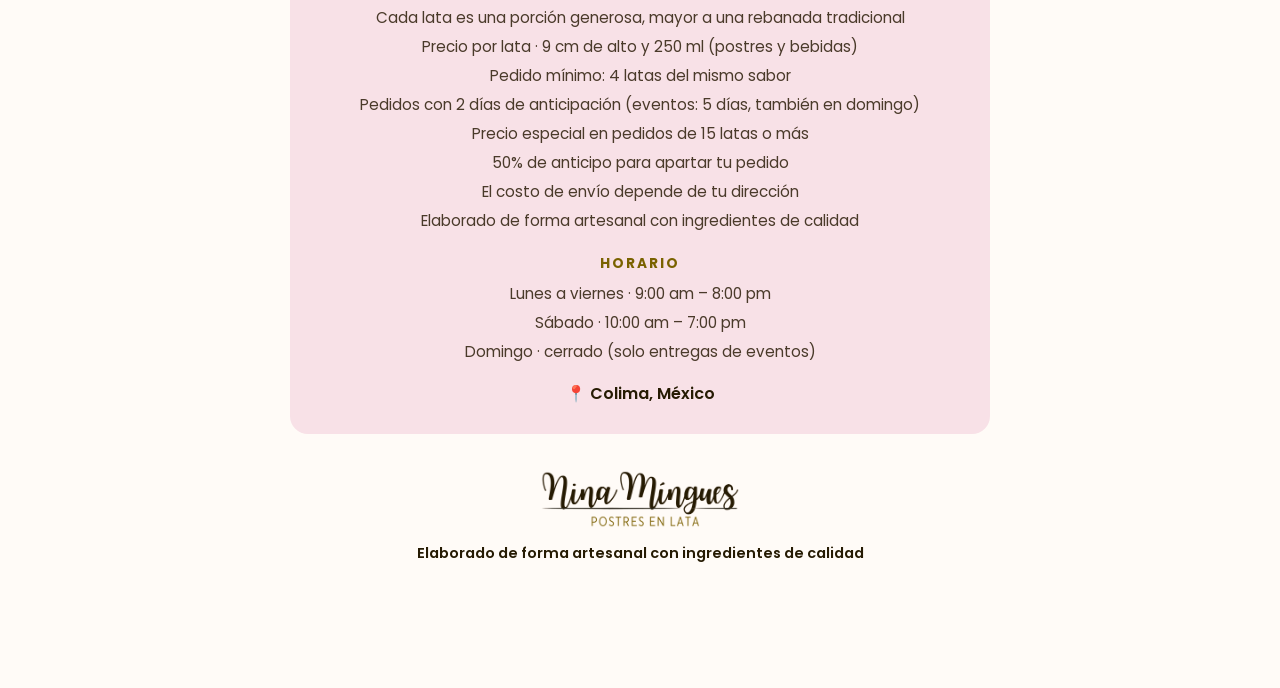
==== commit c096e76e: "Intercambia fotos de cajas y agrega Espresso a la Caja de Regalo Co-Authored-By: Claude Opus 5.5 <no" ====
--- a/docs/index.html
+++ b/docs/index.html
@@ -21,7 +21,7 @@
   <link rel="preconnect" href="https://fonts.googleapis.com">
   <link rel="preconnect" href="https://fonts.gstatic.com" crossorigin>
   <link href="https://fonts.googleapis.com/css2?family=Barlow+Condensed:wght@400;500;600;700&family=Kaushan+Script&family=Poppins:ital,wght@0,400;0,500;0,600;0,700;1,400&display=swap" rel="stylesheet">
-  <link rel="stylesheet" href="estilos.css?v=4">
+  <link rel="stylesheet" href="estilos.css?v=5">
 </head>
 <body>
   <header class="hero">
@@ -185,7 +185,7 @@
 
   <div class="toast" id="toast" role="status" aria-live="polite"></div>
 
-  <script src="datos.js?v=4"></script>
-  <script src="app.js?v=4"></script>
+  <script src="datos.js?v=5"></script>
+  <script src="app.js?v=5"></script>
 </body>
 </html>
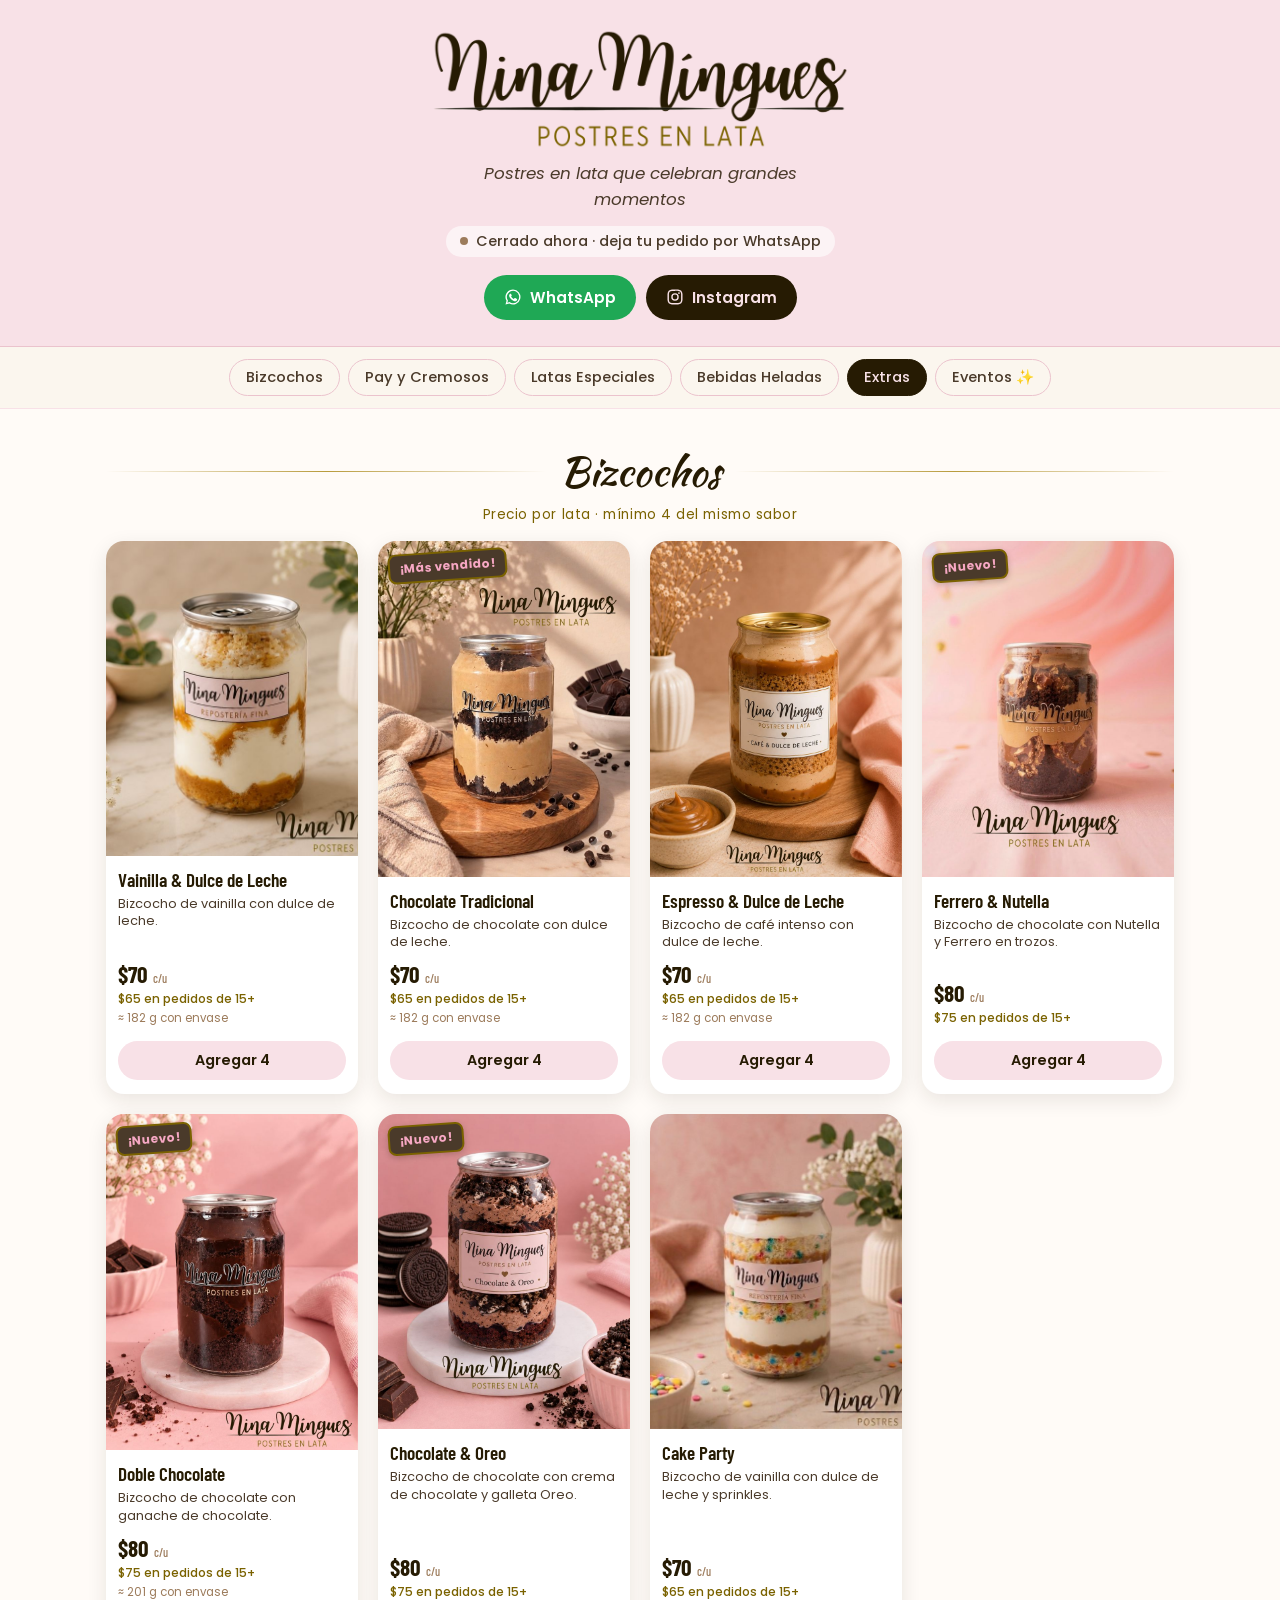
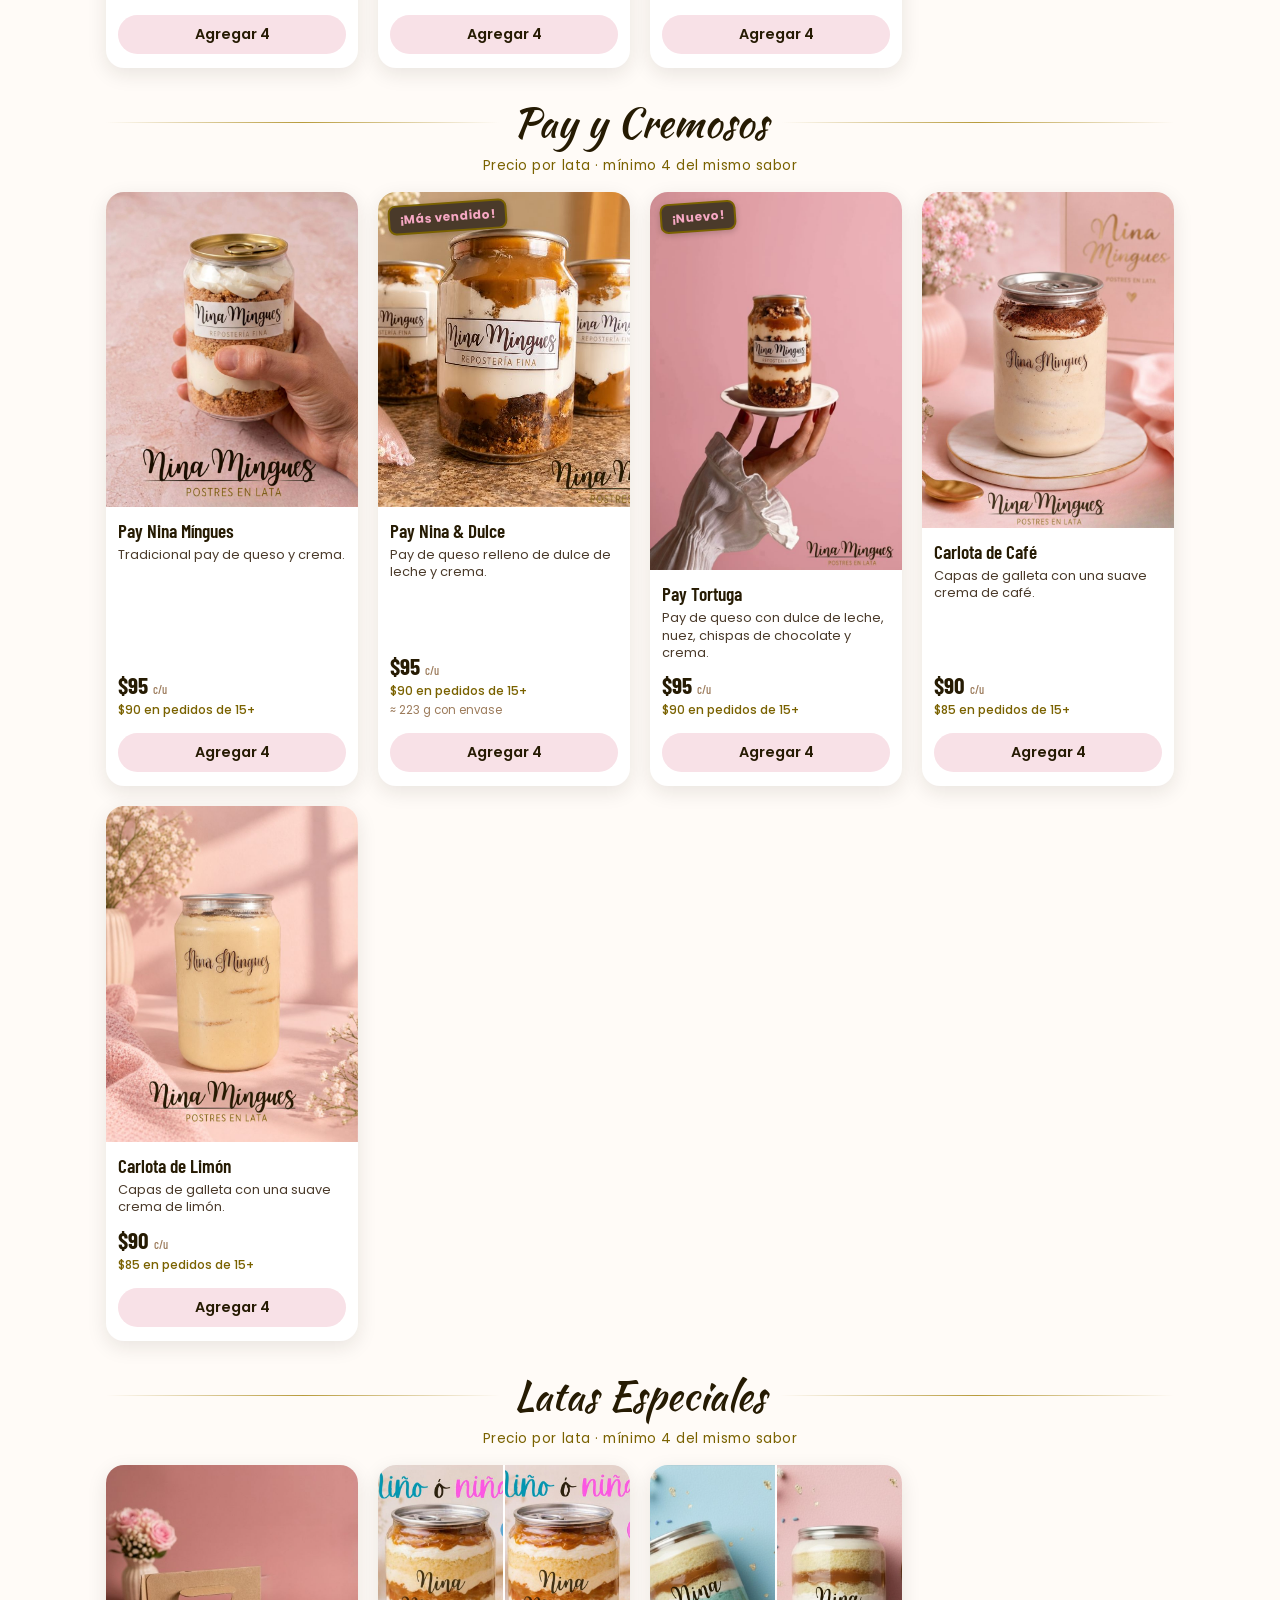
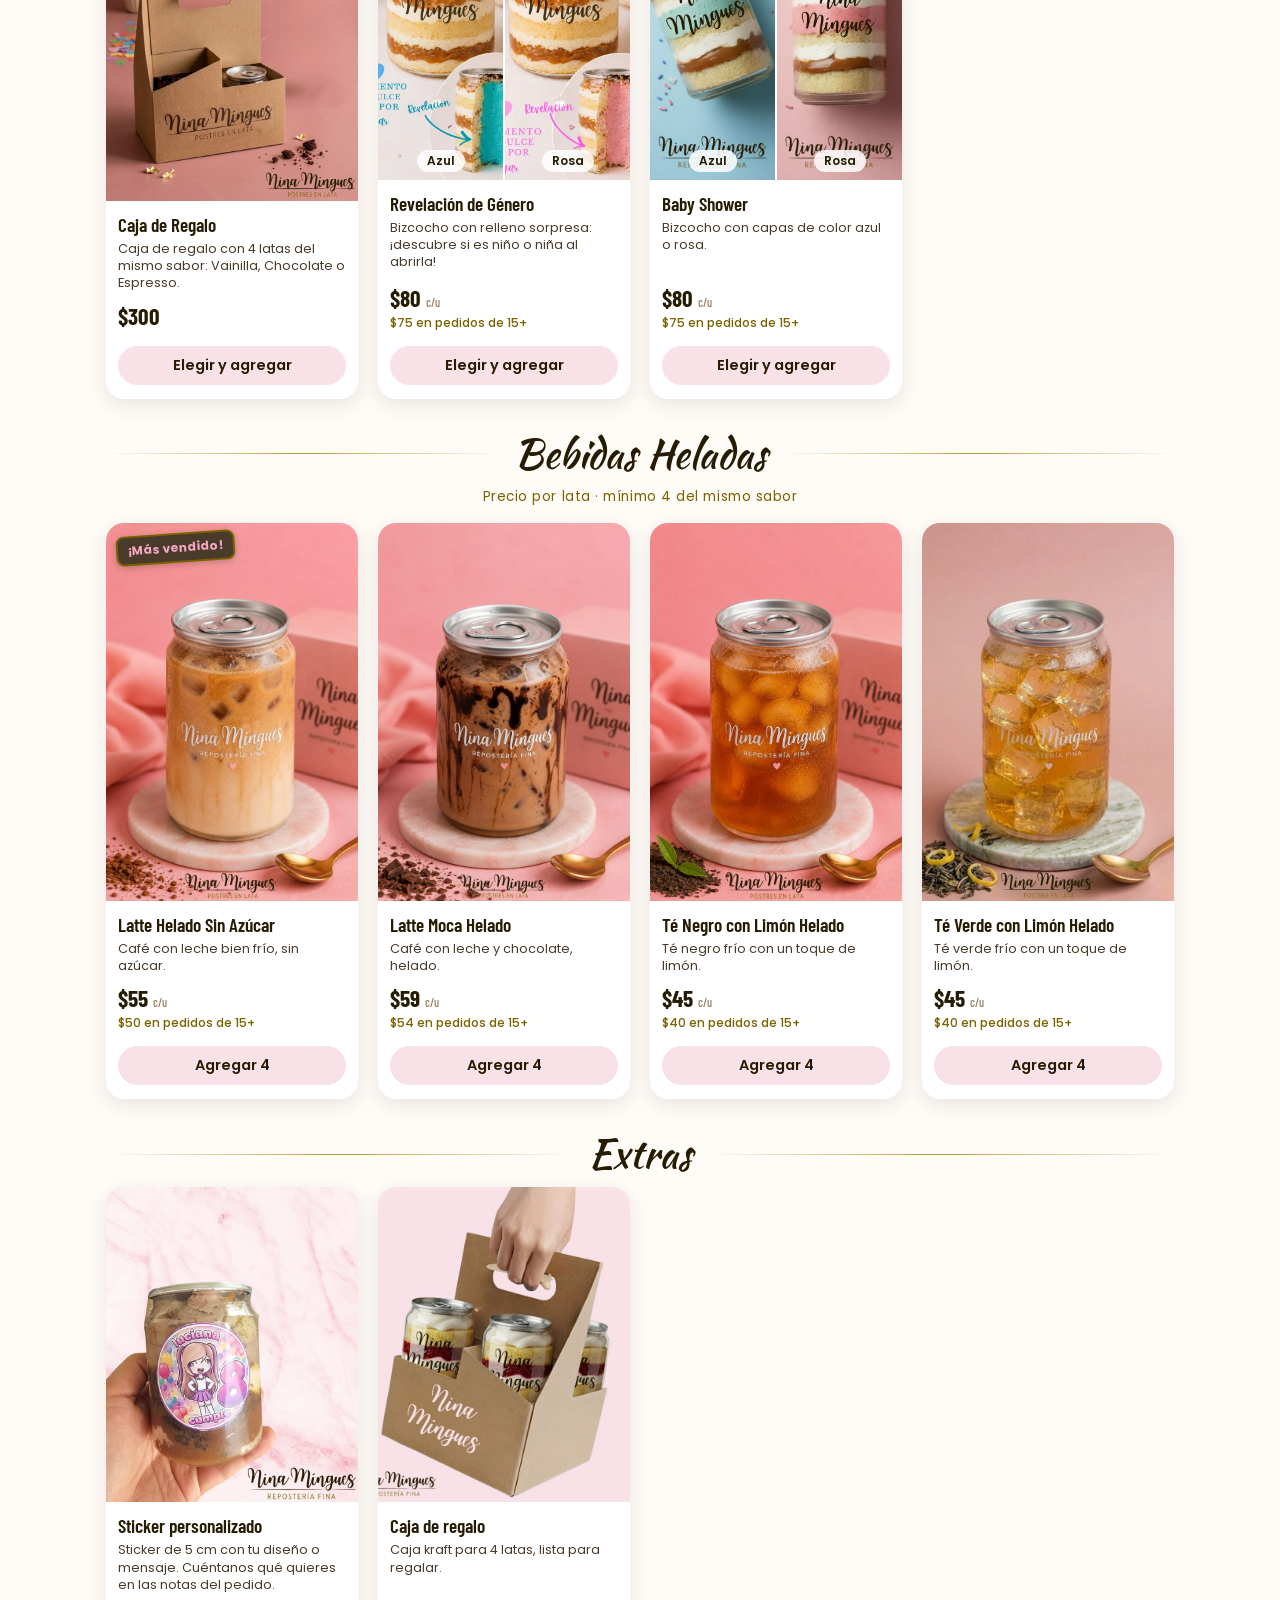
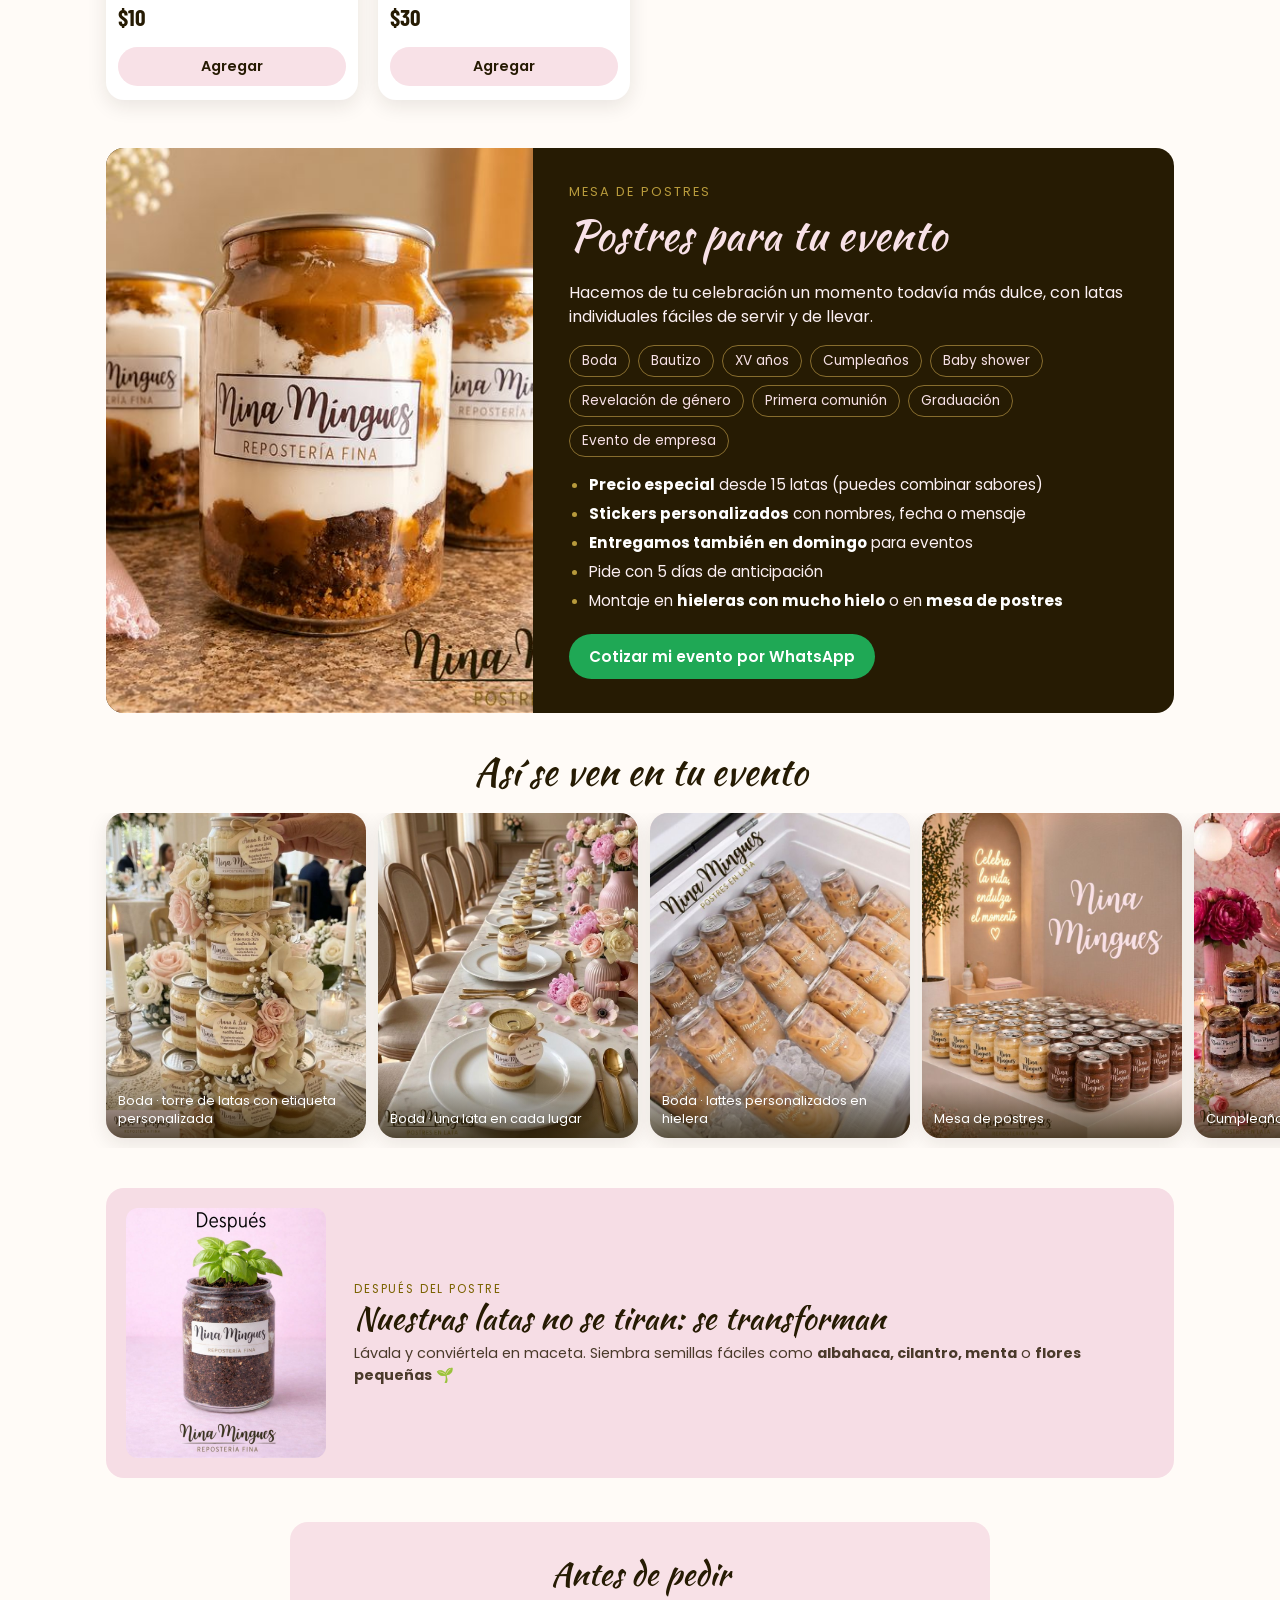
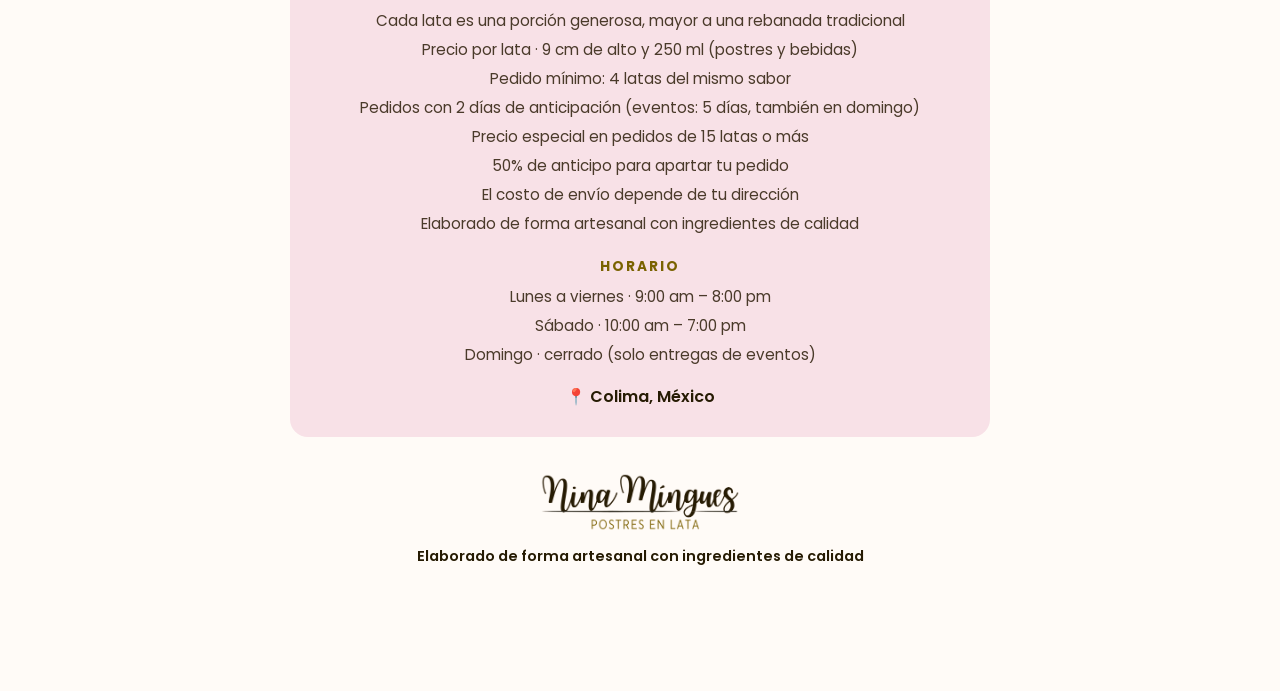
==== commit acd68ad7: "Aclara que la Caja de Regalo lleva 4 latas del mismo sabor Co-Authored-By: Claude Opus 5.5 <noreply@" ====
--- a/docs/index.html
+++ b/docs/index.html
@@ -21,7 +21,7 @@
   <link rel="preconnect" href="https://fonts.googleapis.com">
   <link rel="preconnect" href="https://fonts.gstatic.com" crossorigin>
   <link href="https://fonts.googleapis.com/css2?family=Barlow+Condensed:wght@400;500;600;700&family=Kaushan+Script&family=Poppins:ital,wght@0,400;0,500;0,600;0,700;1,400&display=swap" rel="stylesheet">
-  <link rel="stylesheet" href="estilos.css?v=5">
+  <link rel="stylesheet" href="estilos.css?v=6">
 </head>
 <body>
   <header class="hero">
@@ -185,7 +185,7 @@
 
   <div class="toast" id="toast" role="status" aria-live="polite"></div>
 
-  <script src="datos.js?v=5"></script>
-  <script src="app.js?v=5"></script>
+  <script src="datos.js?v=6"></script>
+  <script src="app.js?v=6"></script>
 </body>
 </html>
